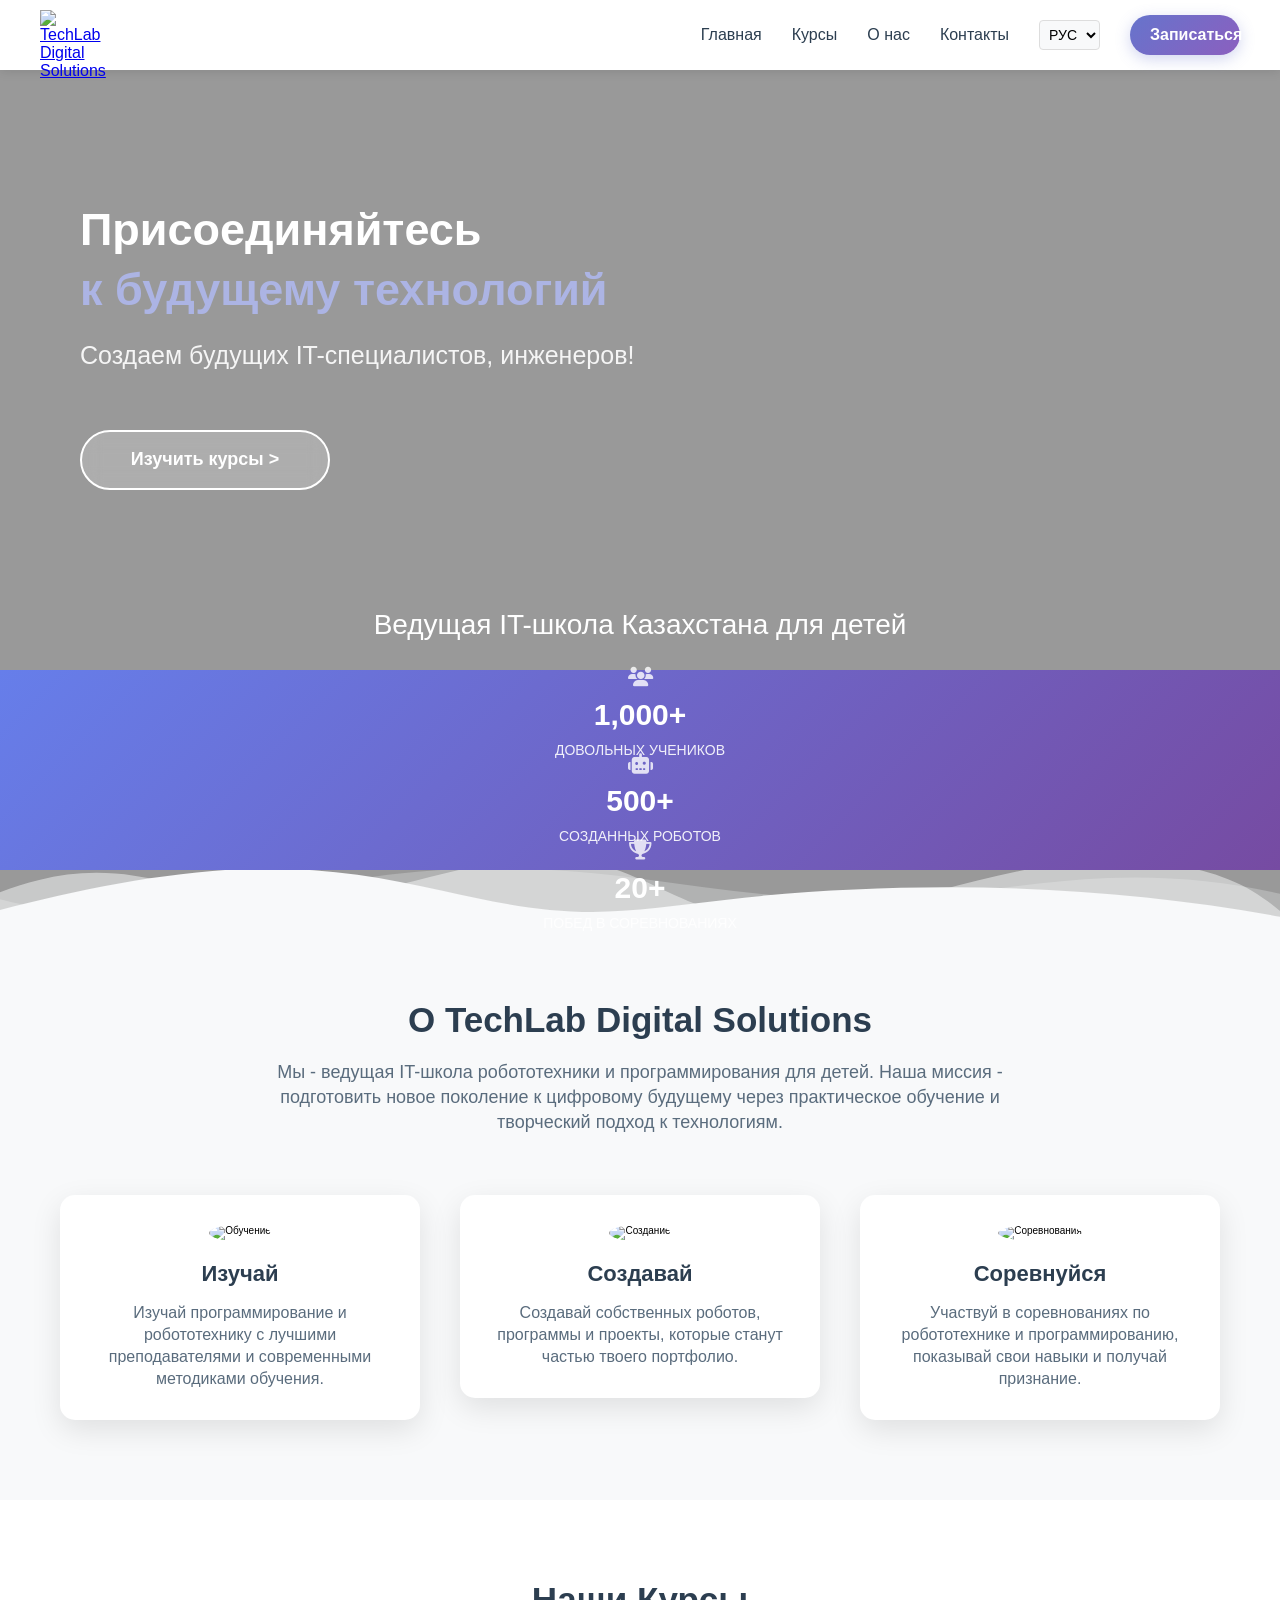
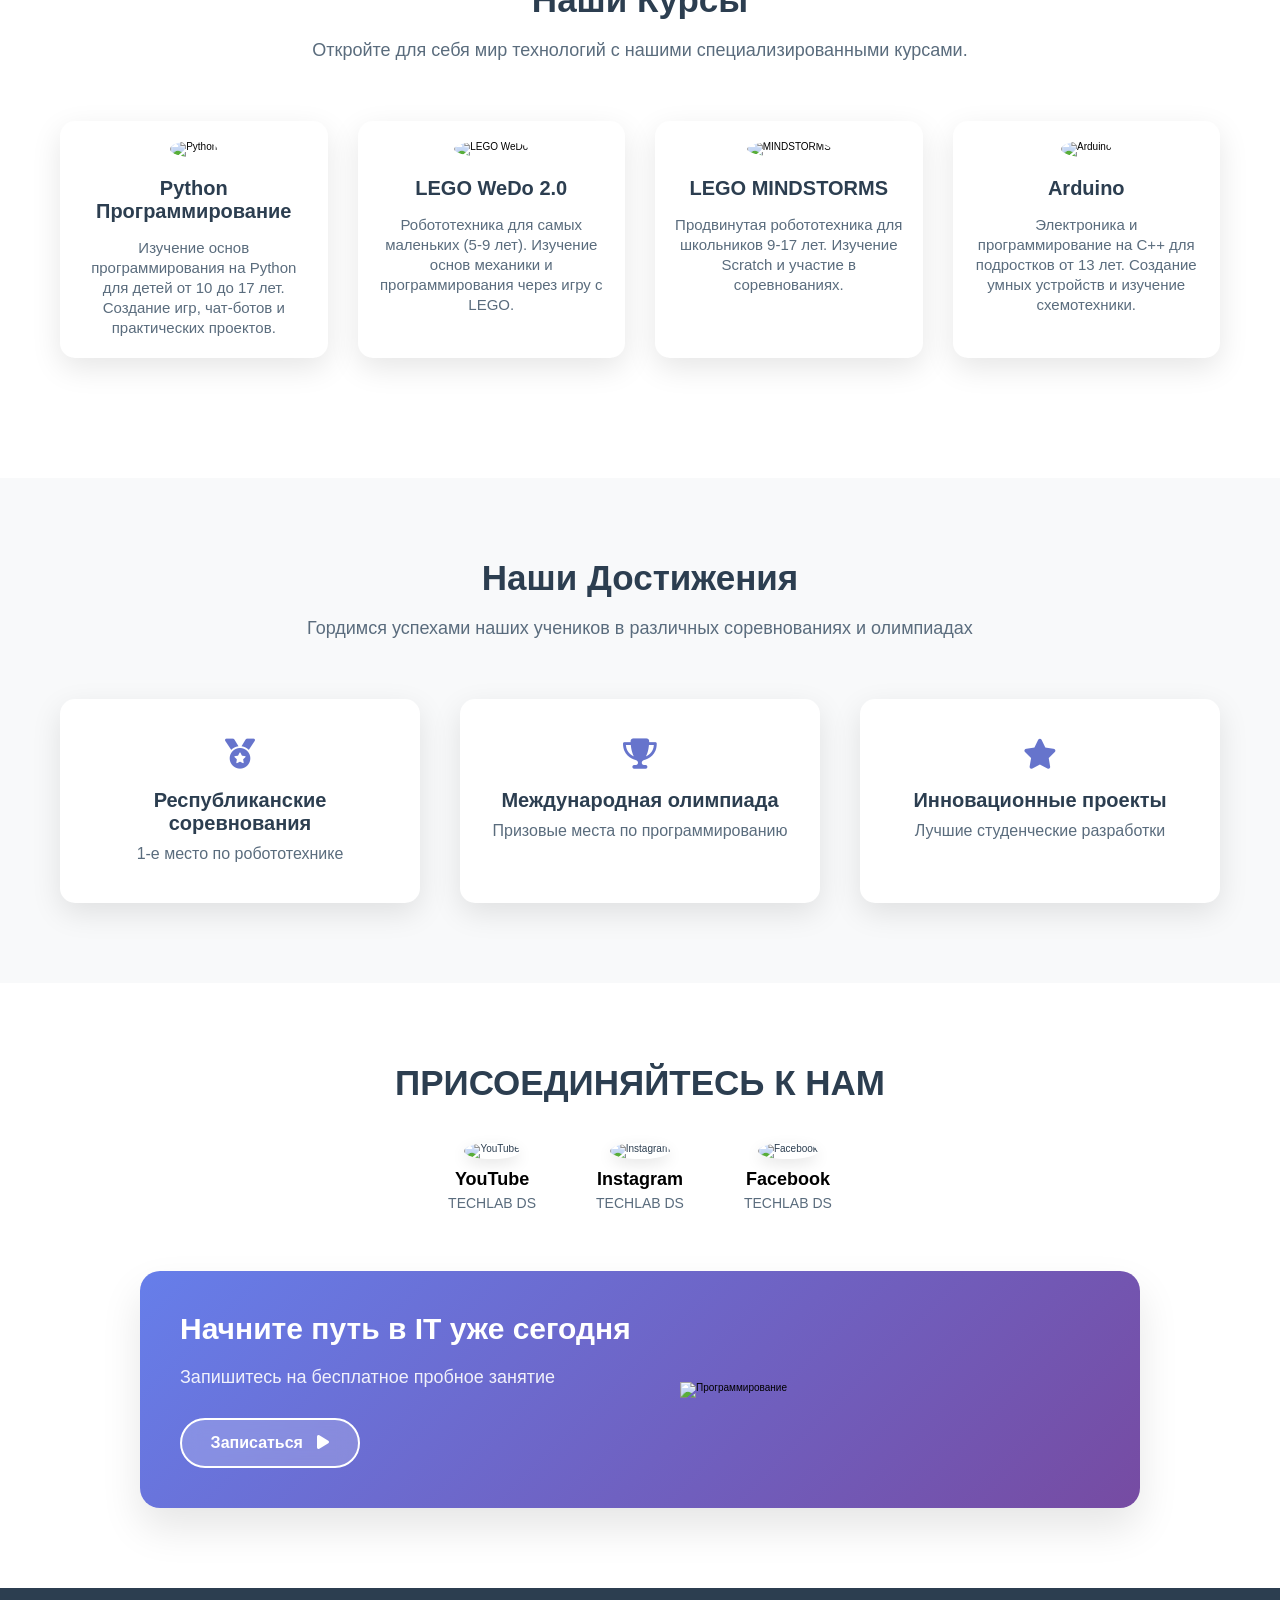
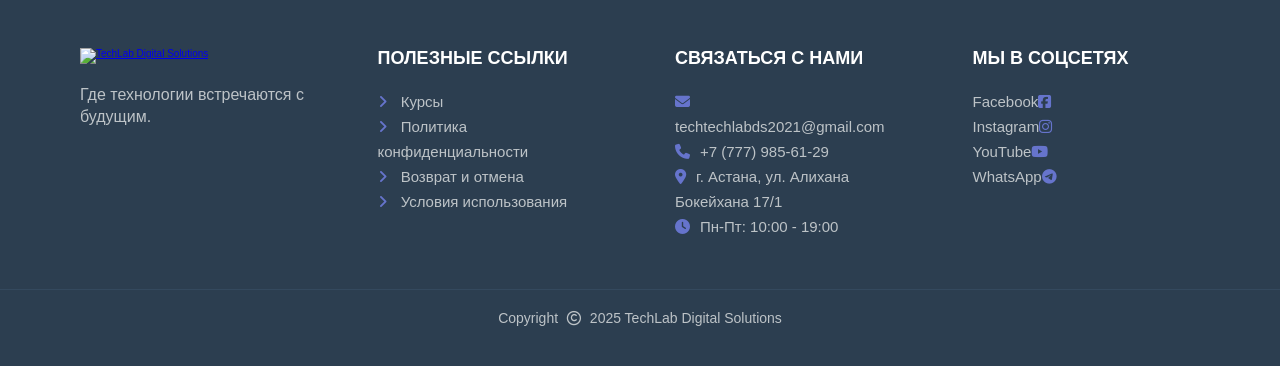
==== public/index.html @ 78cba02a "first commit" ====
<!DOCTYPE html>
<html lang="ru">
	<head>
		<meta charset="UTF-8">
		<meta name="viewport" content="width=device-width, initial-scale=1.0">
		<title>TechLab Digital Solutions - IT-школа робототехники и программирования</title>
		<link rel="stylesheet" href="https://cdnjs.cloudflare.com/ajax/libs/font-awesome/6.5.2/css/all.min.css" integrity="sha512-SnH5WK+bZxgPHs44uWIX+LLJAJ9/2PkPKZ5QiAj6Ta86w+fsb2TkcmfRyVX3pBnMFcV7oQPJkl9QevSCWr3W6A==" crossorigin="anonymous" referrerpolicy="no-referrer" />
		<link rel="icon" href="/images/techlab-favicon.png" type="image/icon type">
		<link rel="stylesheet" href="style.css">
	</head>
	<header>
		<div class="nav-bar">
			<div id="nav-logo">
				<div id="logo">
					<a href="index.html">
					<img src="/images/techlab-logo.jpg" alt="TechLab Digital Solutions"></a>
				</div>
			</div>
			<div class="nav-rem">
			<div id="nav-home"><a href="index.html" data-translate="nav-home">Главная</a></div>
			<div id="nav-courses"><a href="courses.html" data-translate="nav-courses">Курсы</a>

					<div class="courses-dropdown">
						<ul>
							<li><a href="#python-course">Python программирование</a></li>
							<li><a href="#robotics-wedo">Робототехника LEGO WeDo 2.0</a></li>
							<li><a href="#robotics-mindstorms">Робототехника MINDSTORMS</a></li>
							<li><a href="#robotics-arduino">Робототехника Arduino</a></li>
						</ul>
					</div>
				</div>
				<div id="nav-about"><a href="about.html">О нас</a></div>
				<div id="nav-blog"><a href="contactus.html">Контакты</a></div>
				<div class="language-switcher">
					<select id="language-select">
						<option value="ru">РУС</option>
						<option value="kz">ҚАЗ</option>
					</select>
				</div>
				<div id="nav-login"><button><a href="signup.html">Записаться</a></button></div>
			</div>
		</div>
	</header>
	<body>
	<main>
		<div class="section-hero">
			<div class="hero-coder"></div>
			<div class="section-hero-content">
			<strong>
			<span data-translate="hero-title">Присоединяйтесь</span>
			<br>
			<span style="color: rgb(172, 180, 228);" data-translate="hero-subtitle">к будущему технологий</span>
			</strong>
			<div class="section-hero-course" data-translate="hero-course">Создаем будущих IT-специалистов, инженеров!</div>
			<button><a href="courses.html" data-translate="hero-button">Изучить курсы ></a></button>
			</div>
			<div class="custom-shape-divider-bottom-1715438893">
				<svg data-name="Layer 1" xmlns="http://www.w3.org/2000/svg" viewBox="0 0 1200 120" preserveAspectRatio="none">
				<path d="M0,0V46.29c47.79,22.2,103.59,32.17,158,28,70.36-5.37,136.33-33.31,206.8-37.5C438.64,32.43,512.34,53.67,583,72.05c69.27,18,138.3,24.88,209.4,13.08,36.15-6,69.85-17.84,104.45-29.34C989.49,25,1113-14.29,1200,52.47V0Z" opacity=".25" class="shape-fill"></path>
				<path d="M0,0V15.81C13,36.92,27.64,56.86,47.69,72.05,99.41,111.27,165,111,224.58,91.58c31.15-10.15,60.09-26.07,89.67-39.8,40.92-19,84.73-46,130.83-49.67,36.26-2.85,70.9,9.42,98.6,31.56,31.77,25.39,62.32,62,103.63,73,40.44,10.79,81.35-6.69,119.13-24.28s75.16-39,116.92-43.05c59.73-5.85,113.28,22.88,168.9,38.84,30.2,8.66,59,6.17,87.09-7.5,22.43-10.89,48-26.93,60.65-49.24V0Z" opacity=".5" class="shape-fill"></path>
				<path d="M0,0V5.63C149.93,59,314.09,71.32,475.83,42.57c43-7.64,84.23-20.12,127.61-26.46,59-8.63,112.48,12.24,165.56,35.4C827.93,77.22,886,95.24,951.2,90c86.53-7,172.46-45.71,248.8-84.81V0Z" class="shape-fill"></path>
				</svg>
		</div>
		<div class="section-code">
		<div class="section-most"><h3 data-translate="stats-title">Ведущая IT-школа Казахстана для детей</h3></div>
			<div class="section-learners">
				<div class="learners-adjust">
					<div class="section-learners-icon1"><i class="fa-solid fa-users fa-2xl"></i></div>
					<div class="section-learners-number1">1,000+</div>
				</div>
			<div class="section-learners-text1" data-translate="stats-students">ДОВОЛЬНЫХ УЧЕНИКОВ</div>		<div class="section-data">
				</div>
				<div class="section-learners">
					<div class="learners-adjust">
						<div class="section-learners-icon1"><i class="fa-solid fa-robot fa-2xl"></i></div>
						<div class="section-learners-number1">500+</div>
					</div>
					<div class="section-learners-text1" data-translate="stats-robots">СОЗДАННЫХ РОБОТОВ</div>
					</div>
					<div class="section-learners">
						<div class="learners-adjust">
							<div class="section-learners-icon1"><i class="fa-solid fa-trophy fa-2xl"></i></div>
							<div class="section-learners-number1">20+</div>
						</div>
						<div class="section-learners-text1" data-translate="stats-wins">ПОБЕД В СОРЕВНОВАНИЯХ</div>
					</div>
				</div>
			</div>
		</main>

	<div class="section-container">
		<div class="section-about">
		<h2 class="about-study" data-translate="about-title">О TechLab Digital Solutions</h2>
			<p class="about-guide" data-translate="about-text">Мы - ведущая IT-школа робототехники и программирования для детей. Наша миссия - подготовить новое поколение к цифровому будущему через практическое обучение и творческий подход к технологиям.</p>
		</div>
		<div class="all-research">
			<div class="section-research1">
				<img src="/images/195482566_843075059952063_7525954117309449105_n.jpg" alt="Обучение">
				<h3 data-translate="about-learn">Изучай</h3>
				<p data-translate="about-learn-text">Изучай программирование и робототехнику с лучшими преподавателями и современными методиками обучения.</p>
			</div>
			<div class="section-research2">
				<img src="https://scontent.ftse4-1.fna.fbcdn.net/v/t39.30808-6/466979164_18137476324366234_9108852059947576599_n.jpg?_nc_cat=107&ccb=1-7&_nc_sid=127cfc&_nc_ohc=JusA-xmdJ1EQ7kNvwHqj6O3&_nc_oc=Adk-RKl5Uel4KnfvSDvy8v9tQoctZSE6DITxi5ZBJBKMudqtcjgrpn6h7fXwgkDMjtg&_nc_zt=23&_nc_ht=scontent.ftse4-1.fna&_nc_gid=oQ_uQo6RIFVkmdvdVH2Leg&oh=00_AfMNFAF0mPgv1fVhxKlW6DqQy_xCYKBJ-gpTeZjRAEyIjg&oe=685816F4" alt="Создание">
				<h3 data-translate="about-create">Создавай</h3>
				<p data-translate="about-create-text">Создавай собственных роботов, программы и проекты, которые станут частью твоего портфолио.</p>
			</div>
			<div class="section-research3">
				<img src="https://scontent.ftse4-1.fna.fbcdn.net/v/t51.75761-15/484150645_18149815582366234_1259703433917613911_n.jpg?_nc_cat=111&ccb=1-7&_nc_sid=127cfc&_nc_ohc=S9PxYf2WiZEQ7kNvwH0uRH9&_nc_oc=Adk1LLz5TdjlXFLD8gtW6bcBhmsmcgk1TYiRzeLnO5K3E6WOwU2D5lNiR7eOIlMPVVU&_nc_zt=23&_nc_ht=scontent.ftse4-1.fna&_nc_gid=TDg-7aOMCPDLrLejm5YLww&oh=00_AfOAmIkeIKBnTvFaRvtcl4AOzfrMPuKOclQ04PgIZwdhkg&oe=68581D7D" alt="Соревнования">
				<h3 data-translate="about-compete">Соревнуйся</h3>
				<p data-translate="about-compete-text">Участвуй в соревнованиях по робототехнике и программированию, показывай свои навыки и получай признание.</p>
			</div>
		</div>
	</div>

	<div class="explore-courses-section">
		<div class="explore-courses">
			<h3 data-translate="courses-title">Наши Курсы</h3>
			<div class="explore-courses-text" data-translate="courses-subtitle">Откройте для себя мир технологий с нашими специализированными курсами.</div>
		</div>
		<div class="list-courses">
			<div class="row-1">
				<div class="development">
					<img src="https://it-blog.ru/wp-content/uploads/2020/05/python1.jpg" alt="Python">
					<h4>Python Программирование</h4>
					<p>Изучение основ программирования на Python для детей от 10 до 17 лет. Создание игр, чат-ботов и практических проектов.</p>
				</div>
				<div class="development">
					<img src="https://avatars.mds.yandex.net/i?id=99aa18b2c59abf159959c4a6ffdeb6d5_l-5238116-images-thumbs&n=13" alt="LEGO WeDo">
					<h4>LEGO WeDo 2.0</h4>
					<p>Робототехника для самых маленьких (5-9 лет). Изучение основ механики и программирования через игру с LEGO.</p>
				</div>
				<div class="development">
					<img src="https://avatars.mds.yandex.net/i?id=af06d01e48401921e996a1ba7293cb4a_l-5087276-images-thumbs&n=13" alt="MINDSTORMS">
					<h4>LEGO MINDSTORMS</h4>
					<p>Продвинутая робототехника для школьников 9-17 лет. Изучение Scratch и участие в соревнованиях.</p>
				</div>
				<div class="development">
					<img src="https://avatars.mds.yandex.net/i?id=b50f45e97bbbe3aa17dc125dcec823b52b83b113-9837529-images-thumbs&n=13" alt="Arduino">
					<h4>Arduino</h4>
					<p>Электроника и программирование на C++ для подростков от 13 лет. Создание умных устройств и изучение схемотехники.</p>
				</div>
			</div>
		</div>
	</div>

	<div class="achievements-section">
		<div class="achievements-title">
			<h3>Наши Достижения</h3>
			<p>Гордимся успехами наших учеников в различных соревнованиях и олимпиадах</p>
		</div>
		<div class="achievements-grid">
			<div class="achievement-item">
				<i class="fa-solid fa-medal fa-3x"></i>
				<h4>Республиканские соревнования</h4>
				<p>1-е место по робототехнике</p>
			</div>
			<div class="achievement-item">
				<i class="fa-solid fa-trophy fa-3x"></i>
				<h4>Международная олимпиада</h4>
				<p>Призовые места по программированию</p>
			</div>
			<div class="achievement-item">
				<i class="fa-solid fa-star fa-3x"></i>
				<h4>Инновационные проекты</h4>
				<p>Лучшие студенческие разработки</p>
			</div>
		</div>
	</div>

	<div class="join-us">
		<h1>ПРИСОЕДИНЯЙТЕСЬ К НАМ</h1>
		<div class="connect">
			<div class="youtube">
				<a href="#" target="_blank">
				<img src="https://avatars.mds.yandex.net/i?id=3ba21fd492ceac9192fb64027eeb3aa225ff118f-5221421-images-thumbs&n=13" alt="YouTube"></a>
				<p>YouTube</p>
				<span>TECHLAB DS</span>
			</div>
			<div class="instagram">
				<a href="#" target="_blank">
				<img src="https://avatars.mds.yandex.net/i?id=de160c0e90510f12e04e1af1efa6b1116e196cab-5335451-images-thumbs&n=13" alt="Instagram"></a>
				<p>Instagram</p>
				<span>TECHLAB DS</span>
			</div>
			<div class="twitter">
				<a href="#" target="_blank">
				<img src="https://murchashka.ru/wp-content/uploads/2022/02/kisspng-facebook-computer-icons-blog-youtube-williams-wood-car-parts-5ac98df76b4186.5418361715231585194393.jpg" alt="Facebook"></a>
				<p>Facebook</p>
				<span>TECHLAB DS</span>
			</div>
		</div>
		<div class="add-box">
			<div class="box-text">
				<h4>Начните путь в IT уже сегодня</h4>
				<p>Запишитесь на бесплатное пробное занятие</p>
				<button><a href="signup.html">Записаться <i class="fa-solid fa-play"></i></a></button>
			</div>
			<div class="box-code">
				<img src="https://images.pexels.com/photos/8471821/pexels-photo-8471821.jpeg?auto=compress&cs=tinysrgb&w=600" alt="Программирование">
			</div>
		</div>
	</div>
</body>
<footer>
	<div class="contact-section-privacy">
		<div class="section-first">
			<a href='index.html'>
			<img src="/images/techlab-logo.jpg" alt="TechLab Digital Solutions"></a>
			<p>Где технологии встречаются с будущим.</p>
		</div>
		<div class="section-second">
			<h3>ПОЛЕЗНЫЕ ССЫЛКИ</h3>
			<p><i class="fa-solid fa-angle-right"></i><a href='courses.html'> Курсы</a><br>
			<i class="fa-solid fa-angle-right"></i><a href='privacy.html'> Политика конфиденциальности</a><br>
			<i class="fa-solid fa-angle-right"></i><a href='refund.html'> Возврат и отмена</a><br>
			<i class="fa-solid fa-angle-right"></i><a href='term.html'> Условия использования</a></p>
		</div>
		<div class="section-third">
			<h3>СВЯЗАТЬСЯ С НАМИ</h3>
			<p><i class="fa-solid fa-envelope"></i>techtechlabds2021@gmail.com<br>
			<i class="fa-solid fa-phone"></i>+7 (777) 985-61-29<br>
			<i class="fa-solid fa-location-dot"></i>г. Астана, ул. Алихана Бокейхана 17/1<br>
			<i class="fa-solid fa-clock"></i>Пн-Пт: 10:00 - 19:00</p>
		</div>
		<div class="section-fourth">
			<h3>МЫ В СОЦСЕТЯХ</h3>
			<p><a href="#" target="_blank">Facebook<i class="fa-brands fa-square-facebook"></i></a><br>
			<a href="#" target="_blank">Instagram<i class="fa-brands fa-instagram"></i></a><br>
			<a href="#" target="_blank">YouTube<i class="fa-brands fa-youtube"></i></a><br>
			<a href="#" target="_blank">WhatsApp<i class="fa-brands fa-telegram"></i></a></p>
		</div>
	</div>
	<div class="copyright">
		Copyright <i class="fa-regular fa-copyright"></i> 2025 TechLab Digital Solutions
	</div>
</footer>
<script src="language-switcher.js"></script>
</html>
---- public/style.css ----
*{
	margin: 0;
	padding: 0;
	font-family: 'Segoe UI', Tahoma, Geneva, Verdana, sans-serif;
	box-sizing: border-box;
}
html {
	font-size: 62.5%
}
body {
	overflow-x: hidden;
}
header {
	position: sticky;
	top: 0;
	z-index: 1000;
}
.nav-bar {
	height: 7rem;
	width: 100%;
	background-color: #ffffff;
	font-size: 1.6rem;
	color: #2c3e50;
	display: flex;
	justify-content: space-between;
	align-items: center;
	box-shadow: 0 2px 10px rgba(0,0,0,0.1);
	padding: 0 2rem;
}
#nav-logo {
	height: 0rem;
	width: 2rem;
	background-size: cover;
	margin-left: 2rem;
	margin-top: -5rem; /* поднимаем вверх */
}

.nav-bar a img{
	height: 6rem;      /* было 5rem — сделай больше */
	width: auto;    
	object-fit: contain;
}
.courses-dropdown{
	display: none;
	position: absolute;
	top: 100%;
	left: 0;
	background-color: #ffffff;
	box-shadow: 0 4px 15px rgba(0,0,0,0.1);
	border-radius: 8px;
	min-width: 200px;
	z-index: 1001;
}
.courses-dropdown ul {
	list-style: none;
	padding: 1rem 0;
}
.courses-dropdown ul li{
	padding: 1rem 1.5rem;
	border-bottom: 1px solid #f0f0f0;
}
.courses-dropdown ul li:last-child {
	border-bottom: none;
}
.courses-dropdown ul li a {
	color: #2c3e50;
	text-decoration: none;
	font-size: 1.4rem;
	transition: color 0.3s ease;
}
.courses-dropdown ul li a:hover {
	color: #6674CC;
}
#nav-courses:hover .courses-dropdown{
	display: block;
}
.nav-rem {
	height: 4.5rem;
	width: auto;
	display: flex;
	justify-content: space-evenly;
	align-items: center;
	font-size: 1.6rem;
	font-weight: 500;
	gap: 3rem;
	margin-right: 2rem;
}
.nav-rem a{
	text-decoration: none;
	color: #2c3e50;
	transition: color 0.3s ease;
}
.nav-rem a:hover {
	color: #6674CC;
}
.language-switcher select {
	padding: 0.5rem;
	border: 1px solid #ddd;
	border-radius: 4px;
	background-color: #f8f9fa;
	font-size: 1.4rem;
	cursor: pointer;
}
#nav-login button {
	height: 4rem;
	width: 11rem;
	background: linear-gradient(135deg, #6674CC, #8B5FBF);
	border: none;
	border-radius: 2rem;
	font-size: 1.6rem;
	font-weight: 600;
	padding: 0.6rem 2rem;
	cursor: pointer;
	transition: all 0.3s ease;
	box-shadow: 0 4px 15px rgba(102, 116, 204, 0.3);
}
#nav-login button:hover {
	transform: translateY(-2px);
	box-shadow: 0 6px 20px rgba(102, 116, 204, 0.4);
}
#nav-login a{
	text-decoration: none;
	color: white;
}

/* Hero Section */
.section-hero {
  background: linear-gradient(
      rgba(0, 0, 0, 0.4),
      rgba(0, 0, 0, 0.4)
    ),
    url("https://scontent.ftse4-1.fna.fbcdn.net/v/t39.30808-6/467160173_18137476306366234_8532521873597864173_n.jpg?_nc_cat=101&ccb=1-7&_nc_sid=127cfc&_nc_ohc=cUfCyP5AnoEQ7kNvwGoYsl5&_nc_oc=AdkLsNp8PciYtg0OPgkkWg9nl5-TY0pwAekbEVj-fOdvVWULRN9WxKwywpFs8X6XJCk&_nc_zt=23&_nc_ht=scontent.ftse4-1.fna&_nc_gid=fihmtII2ZlIQMqj6tJULPA&oh=00_AfMbTJkeBBg862C8mEXKaVWnqaaRDfyX1VmTNUyQ4vTgZQ&oe=685803C2");
  background-size: cover;
  background-position: center;
  color: white;
  padding: 5rem 0 5rem; /* верх, право/лево, НИЗ */
  text-align: left;
  position: relative;
}


.section-hero-content {
	height: 60rem;
	width: 60%;
	font-size: 4.5rem;
	padding: 8rem 0 0 8rem;
	line-height: 6rem;
	color: white;
	z-index: 2;
}
.section-hero-course {
	height: 5rem;
	width: 100%;
	font-weight: 300;
	font-size: 2.5rem;
	margin: 2rem 0 3rem;
	line-height: 1.2;
	opacity: 0.9;
}
.section-hero-content button {
	height: 6rem;
	width: 25rem;
	background: rgba(255,255,255,0.2);
	border: 2px solid white;
	border-radius: 3rem;
	font-size: 1.8rem;
	font-weight: 600;
	padding: 1.5rem 2.7rem;
	cursor: pointer;
	transition: all 0.3s ease;
	backdrop-filter: blur(10px);
}
.section-hero-content button:hover {
	background: white;
	transform: translateY(-2px);
}
.section-hero-content button:hover a {
	color: #6674CC;
}
.section-hero-content a{
	text-decoration: none;
	color: white;
}

/* Wave divider */
.custom-shape-divider-bottom-1715438893 {
	position: absolute;
	bottom: 0;
	left: 0;
	width: 100%;
	overflow: hidden;
	line-height: 0;
	transform: rotate(180deg);
}
.custom-shape-divider-bottom-1715438893 svg {
	position: relative;
	display: block;
	width: calc(102% + .13rem);
	height: 6.8rem;
}
.custom-shape-divider-bottom-1715438893 .shape-fill {
	fill: #F8F9FA;
}

/* Stats Section */
main {
	position: relative;
}
.section-code {
  height: 20rem;
  width: 100%;
  background: linear-gradient(135deg, #667eea 0%, #764ba2 100%);
  display: flex;
  flex-direction: column;
  justify-content: center;
  align-items: center;
  margin-top: -5rem; /* <-- поднимаем */
  z-index: 1;
  position: relative;
}
.section-code h3 {
	font-size: 2.8rem;
	font-weight: 300;
	color: white;
	text-align: center;
	margin-bottom: 3rem;
}
.section-data {
	display: flex;
	justify-content: center;
	align-items: center;
	gap: 8rem;
	color: white;
}
.section-learners {
	text-align: center;
}
.section-learners-number1 {
	font-size: 3rem;
	font-weight: 700;
	margin: 1rem 0;
}
.section-learners-text1 {
	font-size: 1.4rem;
	font-weight: 500;
	opacity: 0.9;
}
.section-learners i{
	color: rgba(255,255,255,0.8);
	margin-bottom: 1rem;
}
.learners-adjust {
	display: flex;
	flex-direction: column;
	align-items: center;
}

/* About Section */
.section-container {
	height: auto;
	width: 100%;
	background-color: #F8F9FA;
	padding: 8rem 0;
}
.about-study {
	font-size: 3.5rem;
	font-weight: 700;
	text-align: center;
	color: #2c3e50;
	margin-bottom: 2rem;
}
.about-guide {
	max-width: 80rem;
	margin: 0 auto;
	padding: 0 2rem;
	line-height: 2.5rem;
	font-size: 1.8rem;
	text-align: center;
	color: #5a6c7d;
	margin-bottom: 6rem;
}
.all-research {
	display: flex;
	justify-content: center;
	align-items: flex-start;
	gap: 4rem;
	max-width: 120rem;
	margin: 0 auto;
	padding: 0 2rem;
}
.section-research1, .section-research2, .section-research3 {
	flex: 1;
	text-align: center;
	background: white;
	padding: 3rem 2rem;
	border-radius: 15px;
	box-shadow: 0 10px 30px rgba(0,0,0,0.1);
	transition: transform 0.3s ease;
}
.section-research1:hover, .section-research2:hover, .section-research3:hover {
	transform: translateY(-5px);
}
.section-research1 img, .section-research2 img, .section-research3 img {
	height: 12rem;
	width: 12rem;
	border-radius: 50%;
	object-fit: cover;
	margin-bottom: 2rem;
}
.section-research1 h3, .section-research2 h3, .section-research3 h3 {
	font-size: 2.2rem;
	color: #2c3e50;
	margin-bottom: 1.5rem;
}
.section-research1 p, .section-research2 p, .section-research3 p {
	font-size: 1.6rem;
	line-height: 2.2rem;
	color: #5a6c7d;
}

/* Courses Section */
.explore-courses-section {
	padding: 8rem 0;
	background: white;
}
.explore-courses {
	text-align: center;
	margin-bottom: 6rem;
}
.explore-courses h3{
	font-size: 3.5rem;
	font-weight: 700;
	color: #2c3e50;
	margin-bottom: 2rem;
}
.explore-courses-text {
	font-size: 1.8rem;
	color: #5a6c7d;
}
.list-courses {
	max-width: 120rem;
	margin: 0 auto;
	padding: 0 2rem;
}
.row-1 {
	display: grid;
	grid-template-columns: repeat(auto-fit, minmax(25rem, 1fr));
	gap: 3rem;
	margin-bottom: 4rem;
}
.development {
	background: white;
	border-radius: 15px;
	padding: 2rem;
	box-shadow: 0 10px 30px rgba(0,0,0,0.1);
	transition: all 0.3s ease;
	text-align: center;
}
.development:hover {
	transform: translateY(-5px);
	box-shadow: 0 15px 40px rgba(0,0,0,0.15);
}
.development img {
	height: 12rem;
	width: 12rem;
	border-radius: 50%;
	object-fit: cover;
	margin-bottom: 2rem;
}
.development h4 {
	font-size: 2rem;
	color: #2c3e50;
	margin-bottom: 1.5rem;
}
.development p {
	font-size: 1.5rem;
	line-height: 2rem;
	color: #5a6c7d;
}

/* Achievements Section */
.achievements-section {
	padding: 8rem 0;
	background: #F8F9FA;
}
.achievements-title {
	text-align: center;
	margin-bottom: 6rem;
}
.achievements-title h3 {
	font-size: 3.5rem;
	font-weight: 700;
	color: #2c3e50;
	margin-bottom: 2rem;
}
.achievements-title p {
	font-size: 1.8rem;
	color: #5a6c7d;
}
.achievements-grid {
	display: grid;
	grid-template-columns: repeat(auto-fit, minmax(30rem, 1fr));
	gap: 4rem;
	max-width: 120rem;
	margin: 0 auto;
	padding: 0 2rem;
}
.achievement-item {
	background: white;
	padding: 4rem 2rem;
	border-radius: 15px;
	text-align: center;
	box-shadow: 0 10px 30px rgba(0,0,0,0.1);
	transition: transform 0.3s ease;
}
.achievement-item:hover {
	transform: translateY(-5px);
}
.achievement-item i {
	color: #6674CC;
	margin-bottom: 2rem;
}
.achievement-item h4 {
	font-size: 2rem;
	color: #2c3e50;
	margin-bottom: 1rem;
}
.achievement-item p {
	font-size: 1.6rem;
	color: #5a6c7d;
}

/* Join Us Section */
.join-us {
	padding: 8rem 0;
	background: white;
}
.join-us h1{
	font-size: 3.5rem;
	font-weight: 700;
	text-align: center;
	color: #2c3e50;
	margin-bottom: 4rem;
}
.connect {
	display: flex;
	justify-content: center;
	align-items: center;
	gap: 6rem;
	margin-bottom: 6rem;
}
.youtube, .instagram, .twitter {
	text-align: center;
	transition: transform 0.3s ease;
}
.youtube:hover, .instagram:hover, .twitter:hover {
	transform: translateY(-5px);
}
.youtube a, .instagram a, .twitter a{
	text-decoration: none;
	color: #2c3e50;
}
.youtube img, .instagram img, .twitter img{
	height: 8rem;
	width: 8rem;
	border-radius: 50%;
	object-fit: cover;
	margin-bottom: 1rem;
	box-shadow: 0 5px 15px rgba(0,0,0,0.1);
}
.youtube p, .instagram p, .twitter p {
	font-size: 1.8rem;
	font-weight: 600;
	margin-bottom: 0.5rem;
}
.youtube span, .instagram span, .twitter span {
	font-size: 1.4rem;
	color: #5a6c7d;
}

/* CTA Box */
.add-box {
	max-width: 100rem;
	margin: 0 auto;
	background: linear-gradient(135deg, #667eea 0%, #764ba2 100%);
	border-radius: 20px;
	display: flex;
	align-items: center;
	overflow: hidden;
	box-shadow: 0 20px 40px rgba(0,0,0,0.1);
}
.box-text {
	flex: 1;
	padding: 4rem;
	color: white;
}
.box-text h4{
	font-size: 3rem;
	font-weight: 700;
	margin-bottom: 2rem;
	line-height: 1.2;
}
.box-text p{
	font-size: 1.8rem;
	margin-bottom: 3rem;
	opacity: 0.9;
}
.box-text button {
	height: 5rem;
	width: 18rem;
	background: rgba(255,255,255,0.2);
	border: 2px solid white;
	border-radius: 2.5rem;
	font-size: 1.6rem;
	font-weight: 600;
	cursor: pointer;
	transition: all 0.3s ease;
	backdrop-filter: blur(10px);
}
.box-text button:hover {
	background: white;
	transform: translateY(-2px);
}
.box-text button:hover a {
	color: #6674CC;
}
.box-text a{
	text-decoration: none;
	color: white;
}
.box-text button i{
	margin-left: 1rem;
}
.box-code {
	flex: 1;
}
.box-code img{
	height: 100%;
	width: 100%;
	object-fit: cover;
}

/* Footer */
footer {
	background: #2c3e50;
	color: white;
	padding: 4rem 0 2rem;
}
.contact-section, .contact-section-courses, .contact-section-privacy, .contact-section-refund, .contact-section-term, .contact-section-signup {
	display: grid;
	grid-template-columns: repeat(auto-fit, minmax(25rem, 1fr));
	gap: 3rem;
	max-width: 120rem;
	margin: 0 auto;
	padding: 0 2rem;
}
.section-first, .section-second, .section-third, .section-fourth {
	padding: 2rem;
}
.section-first img{
	height: 8rem;
	width: auto;
	object-fit: contain;
	margin-bottom: 2rem;
}
.section-first p{
	font-size: 1.6rem;
	color: #bdc3c7;
	line-height: 2.2rem;
}
.section-second h3, .section-third h3, .section-fourth h3{
	font-size: 1.8rem;
	margin-bottom: 2rem;
	color: white;
}
.section-second p, .section-third p, .section-fourth p{
	font-size: 1.5rem;
	color: #bdc3c7;
	line-height: 2.5rem;
}
.section-second a, .section-third a, .section-fourth a{
	text-decoration: none;
	color: #bdc3c7;
	transition: color 0.3s ease;
}
.section-second a:hover, .section-third a:hover, .section-fourth a:hover{
	color: #6674CC;
}
.section-second i, .section-third i, .section-fourth i{
	color: #6674CC;
	margin-right: 1rem;
}
.copyright {
	text-align: center;
	padding: 2rem;
	border-top: 1px solid #34495e;
	margin-top: 3rem;
	font-size: 1.4rem;
	color: #bdc3c7;
}
.copyright i{
	margin: 0 0.5rem;
}

/* Courses Page Styles */
.COURSES {
	padding: 6rem 0;
	background: #F8F9FA;
}
.COURSES h1{
	font-size: 4rem;
	font-weight: 700;
	text-align: center;
	color: #2c3e50;
	margin-bottom: 6rem;
}
.courses-grid {
	display: grid;
	grid-template-columns: repeat(auto-fit, minmax(45rem, 1fr));
	gap: 4rem;
	max-width: 140rem;
	margin: 0 auto;
	padding: 0 2rem;
}
.course-card {
	background: white;
	border-radius: 20px;
	overflow: hidden;
	box-shadow: 0 15px 35px rgba(0,0,0,0.1);
	transition: all 0.3s ease;
}
.course-card:hover {
	transform: translateY(-10px);
	box-shadow: 0 25px 50px rgba(0,0,0,0.15);
}
.course-card img {
	width: 100%;
	height: 25rem;
	object-fit: cover;
}
.course-content {
	padding: 3rem;
}
.course-content h3 {
	font-size: 2.5rem;
	color: #2c3e50;
	margin-bottom: 1.5rem;
}
.course-age, .course-duration {
	background: #6674CC;
	color: white;
	padding: 0.5rem 1.5rem;
	border-radius: 20px;
	font-size: 1.4rem;
	display: inline-block;
	margin: 0.5rem 1rem 0.5rem 0;
}
.course-format {
	margin: 2rem 0;
}
.course-format p {
	font-weight: 600;
	color: #2c3e50;
	margin-bottom: 1rem;
}
.course-format ul {
	list-style: none;
	padding-left: 0;
}
.course-format li {
	padding: 0.5rem 0;
	color: #5a6c7d;
	position: relative;
	padding-left: 2rem;
}
.course-format li:before {
	content: "✓";
	color: #6674CC;
	font-weight: bold;
	position: absolute;
	left: 0;
}
.course-modules {
	margin: 2rem 0;
}
.course-modules h4 {
	color: #2c3e50;
	margin-bottom: 1.5rem;
	font-size: 1.8rem;
}
.module {
	background: #F8F9FA;
	padding: 1.5rem;
	border-radius: 10px;
	margin-bottom: 1rem;
}
.module h5 {
	color: #6674CC;
	margin-bottom: 0.5rem;
}
.module p {
	color: #5a6c7d;
	font-size: 1.4rem;
}
.course-description {
	margin: 2rem 0;
}
.course-description p {
	color: #5a6c7d;
	line-height: 2rem;
}
.course-btn {
	width: 100%;
	height: 5rem;
	background: linear-gradient(135deg, #6674CC, #8B5FBF);
	border: none;
	border-radius: 25px;
	font-size: 1.6rem;
	font-weight: 600;
	cursor: pointer;
	transition: all 0.3s ease;
	margin-top: 2rem;
}
.course-btn:hover {
	transform: translateY(-2px);
	box-shadow: 0 10px 25px rgba(102, 116, 204, 0.3);
}
.course-btn a {
	text-decoration: none;
	color: white;
}

/* Additional Courses */
.additional-courses {
	margin-top: 8rem;
	padding: 6rem 2rem;
	background: white;
	border-radius: 20px;
	max-width: 120rem;
	margin-left: auto;
	margin-right: auto;
}
.additional-courses h2 {
	text-align: center;
	font-size: 3rem;
	color: #2c3e50;
	margin-bottom: 4rem;
}
.additional-grid {
	display: grid;
	grid-template-columns: repeat(auto-fit, minmax(25rem, 1fr));
	gap: 3rem;
}
.additional-course {
	text-align: center;
	padding: 3rem 2rem;
	background: #F8F9FA;
	border-radius: 15px;
	transition: transform 0.3s ease;
}
.additional-course:hover {
	transform: translateY(-5px);
}
.additional-course i {
	color: #6674CC;
	margin-bottom: 2rem;
}
.additional-course h4 {
	font-size: 2rem;
	color: #2c3e50;
	margin-bottom: 1rem;
}
.additional-course p {
	color: #5a6c7d;
	font-size: 1.5rem;
}

/* Contact Page Styles */
.contact-info-section {
	padding: 6rem 0;
	background: #F8F9FA;
	text-align: center;
}
.contact-info-section h1 {
	font-size: 4rem;
	color: #2c3e50;
	margin-bottom: 6rem;
}
.contact-details {
	display: grid;
	grid-template-columns: repeat(auto-fit, minmax(25rem, 1fr));
	gap: 4rem;
	max-width: 120rem;
	margin: 0 auto;
	padding: 0 2rem;
}
.contact-item {
	background: white;
	padding: 4rem 2rem;
	border-radius: 15px;
	box-shadow: 0 10px 30px rgba(0,0,0,0.1);
	transition: transform 0.3s ease;
}
.contact-item:hover {
	transform: translateY(-5px);
}
.contact-item i {
	color: #6674CC;
	margin-bottom: 2rem;
}
.contact-item h3 {
	font-size: 2rem;
	color: #2c3e50;
	margin-bottom: 1.5rem;
}
.contact-item p {
	font-size: 1.6rem;
	color: #5a6c7d;
	line-height: 2rem;
}

/* Map Section */
.map-section {
	padding: 6rem 0;
	background: white;
}
.map-section h2 {
	text-align: center;
	font-size: 3rem;
	color: #2c3e50;
	margin-bottom: 4rem;
}
.map-container {
	display: flex;
	justify-content: center;
	align-items: center;
	padding: 0 2rem;
}
.map-embed {
  width: 100%;
  max-width: 900px; 
  margin: 0 auto;
  border-radius: 15px;
  overflow: hidden;
  box-shadow: 0 2px 10px rgba(0,0,0,0.1);
}
.map-placeholder {
	background: #F8F9FA;
	padding: 6rem 2rem;
	border-radius: 15px;
	text-align: center;
	border: 2px dashed #6674CC;
}
.map-placeholder i {
	color: #6674CC;
	margin-bottom: 2rem;
}
.map-placeholder p {
	font-size: 1.8rem;
	color: #5a6c7d;
}
.directions {
	padding: 2rem;
}
.directions h3 {
	font-size: 2.5rem;
	color: #2c3e50;
	margin-bottom: 2rem;
}
.directions ul {
	list-style: none;
}
.directions li {
	padding: 1rem 0;
	border-bottom: 1px solid #eee;
	font-size: 1.6rem;
	color: #5a6c7d;
}
.directions li:last-child {
	border-bottom: none;
}
.directions strong {
	color: #2c3e50;
}

/* Join Us Connect */
.join-us-connect {
	padding: 6rem 0;
	background: #F8F9FA;
}
.join-us-connect h1{
	font-size: 3rem;
	text-align: center;
	color: #2c3e50;
	margin-bottom: 4rem;
}
.connect-contact {
	display: flex;
	justify-content: center;
	align-items: center;
	gap: 6rem;
	margin-top: 4rem;
}
.facebook, .telegram, .linkedin {
	text-align: center;
	transition: transform 0.3s ease;
}
.facebook:hover, .telegram:hover, .linkedin:hover {
	transform: translateY(-5px);
}
.facebook a, .telegram a, .linkedin a{
	text-decoration: none;
	color: #2c3e50;
}
.facebook img, .telegram img, .linkedin img{
	height: 8rem;
	width: 8rem;
	border-radius: 50%;
	object-fit: cover;
	margin-bottom: 1rem;
	box-shadow: 0 5px 15px rgba(0,0,0,0.1);
}
.facebook p, .telegram p, .linkedin p {
	font-size: 1.8rem;
	font-weight: 600;
	margin-bottom: 0.5rem;
}
.facebook span, .telegram span, .linkedin span {
	font-size: 1.4rem;
	color: #5a6c7d;
}

/* Signup Form Styles */
.signup-section{
	padding: 4rem 0;
	background: #F8F9FA;
	text-align: center;
}
.signup-text h1{
	font-size: 4rem;
	color: #2c3e50;
	margin-bottom: 2rem;
}
.signup-text p{
	font-size: 1.8rem;
	color: #5a6c7d;
}
form {
	max-width: 60rem;
	margin: 4rem auto;
	background: white;
	border-radius: 20px;
	box-shadow: 0 15px 35px rgba(0,0,0,0.1);
	overflow: hidden;
}
.container {
	padding: 4rem;
}
.container h1{
	font-size: 2.5rem;
	color: #2c3e50;
	text-align: center;
	margin-bottom: 3rem;
}
.container label {
	display: block;
	font-size: 1.6rem;
	font-weight: 600;
	color: #2c3e50;
	margin-bottom: 1rem;
}
.container input[type=text], 
.container input[type=email], 
.container input[type=tel], 
.container select,
.container textarea {
	width: 100%;
	padding: 1.5rem;
	margin-bottom: 2rem;
	border: 2px solid #e1e8ed;
	border-radius: 10px;
	font-size: 1.6rem;
	transition: border-color 0.3s ease;
	background: #f8f9fa;
}
.container input:focus, 
.container select:focus,
.container textarea:focus {
	outline: none;
	border-color: #6674CC;
	background: white;
}
.container select {
	cursor: pointer;
}
.container textarea {
	resize: vertical;
	min-height: 10rem;
}
.remember {
	font-size: 1.5rem;
	margin-left: 1rem;
}
.agree {
	font-size: 1.5rem;
	line-height: 2.5rem;
	color: #5a6c7d;
	display: block;
	margin: 2rem 0;
}
.agree a{
	color: #6674CC;
	text-decoration: none;
}
.agree a:hover{
	text-decoration: underline;
}
.container button {
	width: 100%;
	height: 6rem;
	background: linear-gradient(135deg, #6674CC, #8B5FBF);
	border: none;
	border-radius: 30px;
	font-size: 1.8rem;
	font-weight: 600;
	color: white;
	cursor: pointer;
	transition: all 0.3s ease;
	margin-top: 2rem;
}
.container button:hover {
	transform: translateY(-2px);
	box-shadow: 0 10px 25px rgba(102, 116, 204, 0.3);
}
hr {
	border: none;
	height: 2px;
	background: linear-gradient(90deg, transparent, #6674CC, transparent);
	margin: 2rem 0;
}

/* Trial Lesson Section */
.trial-lesson {
	max-width: 80rem;
	margin: 6rem auto;
	padding: 4rem;
	background: white;
	border-radius: 20px;
	box-shadow: 0 15px 35px rgba(0,0,0,0.1);
	text-align: center;
}
.trial-lesson h2 {
	font-size: 3rem;
	color: #2c3e50;
	margin-bottom: 2rem;
}
.trial-lesson p {
	font-size: 1.8rem;
	color: #5a6c7d;
	margin-bottom: 3rem;
}
.trial-benefits {
	display: grid;
	grid-template-columns: repeat(auto-fit, minmax(20rem, 1fr));
	gap: 2rem;
}
.benefit {
	display: flex;
	align-items: center;
	justify-content: center;
	gap: 1rem;
	padding: 1.5rem;
	background: #F8F9FA;
	border-radius: 10px;
}
.benefit i {
	color: #6674CC;
	font-size: 1.8rem;
}
.benefit span {
	font-size: 1.5rem;
	color: #2c3e50;
}

/* Privacy, Terms, Refund Pages */
.privacy-section, .term-section, .refund-section, .aboutus-section {
	max-width: 120rem;
	margin: 0 auto;
	padding: 6rem 2rem;
	background: white;
}
.privacy-policy h1 {
	font-size: 4rem;
	color: #2c3e50;
	text-align: center;
	margin-bottom: 4rem;
}
.term-section-1, .term-section-2, .privacy-section-1, .privacy-section-2 {
	margin-bottom: 4rem;
}
.term-section-1 h1, .term-section-2 h1, .privacy-section-2 h1 {
	font-size: 2.5rem;
	color: #2c3e50;
	margin-bottom: 2rem;
}
.term-section-1 p, .term-section-2 p, .privacy-section-1 p, .privacy-section-2 p {
	font-size: 1.6rem;
	line-height: 2.5rem;
	color: #5a6c7d;
	text-align: justify;
}
/* Refund Section */
.refund-section {
  max-width: 120rem;
  margin: 0 auto;
  padding: 6rem 2rem;
  background: white;
  border-radius: 12px;
  box-shadow: 0 5px 20px rgba(0,0,0,0.05);
}

.refund-section h1 {
  font-size: 3.6rem;
  color: #2c3e50;
  text-align: center;
  margin-bottom: 3rem;
  position: relative;
}

.refund-section p {
  font-size: 1.7rem;
  line-height: 2.8rem;
  color: #5a6c7d;
  text-align: center;
  max-width: 80rem;
  margin: 0 auto 5rem auto;
}

.refund-details {
  display: flex;
  flex-direction: column;
  gap: 4rem;
}

.refund-details h2 {
  font-size: 2.4rem;
  color: #6674CC;
  margin-bottom: 1.5rem;
  border-left: 5px solid #6674CC;
  padding-left: 1rem;
}

.refund-details ul,
.refund-details ol {
  font-size: 1.6rem;
  line-height: 2.6rem;
  color: #34495e;
  padding-left: 2rem;
  margin-left: 1rem;
}

.refund-details ul li,
.refund-details ol li {
  margin-bottom: 1rem;
  position: relative;
  padding-left: 1.5rem;
}

.refund-details ul li::before {
  content: "✔";
  color: #6674CC;
  position: absolute;
  left: 0;
  font-size: 1.3rem;
  top: 0.3rem;
}

.refund-details ol li::marker {
  font-weight: bold;
  color: #6674CC;
}

@media (max-width: 768px) {
  .refund-section h1 {
    font-size: 3rem;
  }

  .refund-details h2 {
    font-size: 2rem;
  }

  .refund-section p {
    font-size: 1.6rem;
    padding: 0 1rem;
  }
}

.term-text p {
	font-size: 1.4rem;
	font-weight: 600;
	text-align: center;
	color: #2c3e50;
	margin-top: 4rem;
	padding: 2rem;
	background: #F8F9FA;
	border-radius: 10px;
}

/* Responsive Design */
@media screen and (max-width: 768px) {
	html {
		font-size: 55%;
	}
	
	.nav-bar {
		flex-direction: column;
		height: auto;
		padding: 1rem;
	}
	
	.nav-rem {
		flex-wrap: wrap;
		gap: 1.5rem;
		margin: 1rem 0;
	}
	
	.section-hero {
		height: auto;
		flex-direction: column;
		text-align: center;
		padding: 4rem 2rem;
	}
	
	.hero-coder {
		position: static;
		transform: none;
		margin: 2rem 0;
		height: 30rem;
		width: 30rem;
	}
	
	.section-hero-content {
		width: 100%;
		padding: 2rem 0;
		font-size: 3rem;
		line-height: 4rem;
	}
	
	.section-data {
		flex-direction: column;
		gap: 3rem;
	}
	
	.all-research {
		flex-direction: column;
		gap: 3rem;
	}
	
	.connect, .connect-contact {
		flex-direction: column;
		gap: 3rem;
	}
	
	.add-box {
		flex-direction: column;
	}
	
	.map-container {
		grid-template-columns: 1fr;
	}
	
	.courses-grid {
		grid-template-columns: 1fr;
	}
	
	.contact-details {
		grid-template-columns: 1fr;
	}
}

@media screen and (max-width: 480px) {
	html {
		font-size: 50%;
	}
	
	.section-hero-content {
		font-size: 2.5rem;
		line-height: 3.5rem;
	}
	
	.about-study, .explore-courses h3, .achievements-title h3 {
		font-size: 2.5rem;
	}
	
	.COURSES h1, .contact-info-section h1, .privacy-policy h1 {
		font-size: 3rem;
	}
}
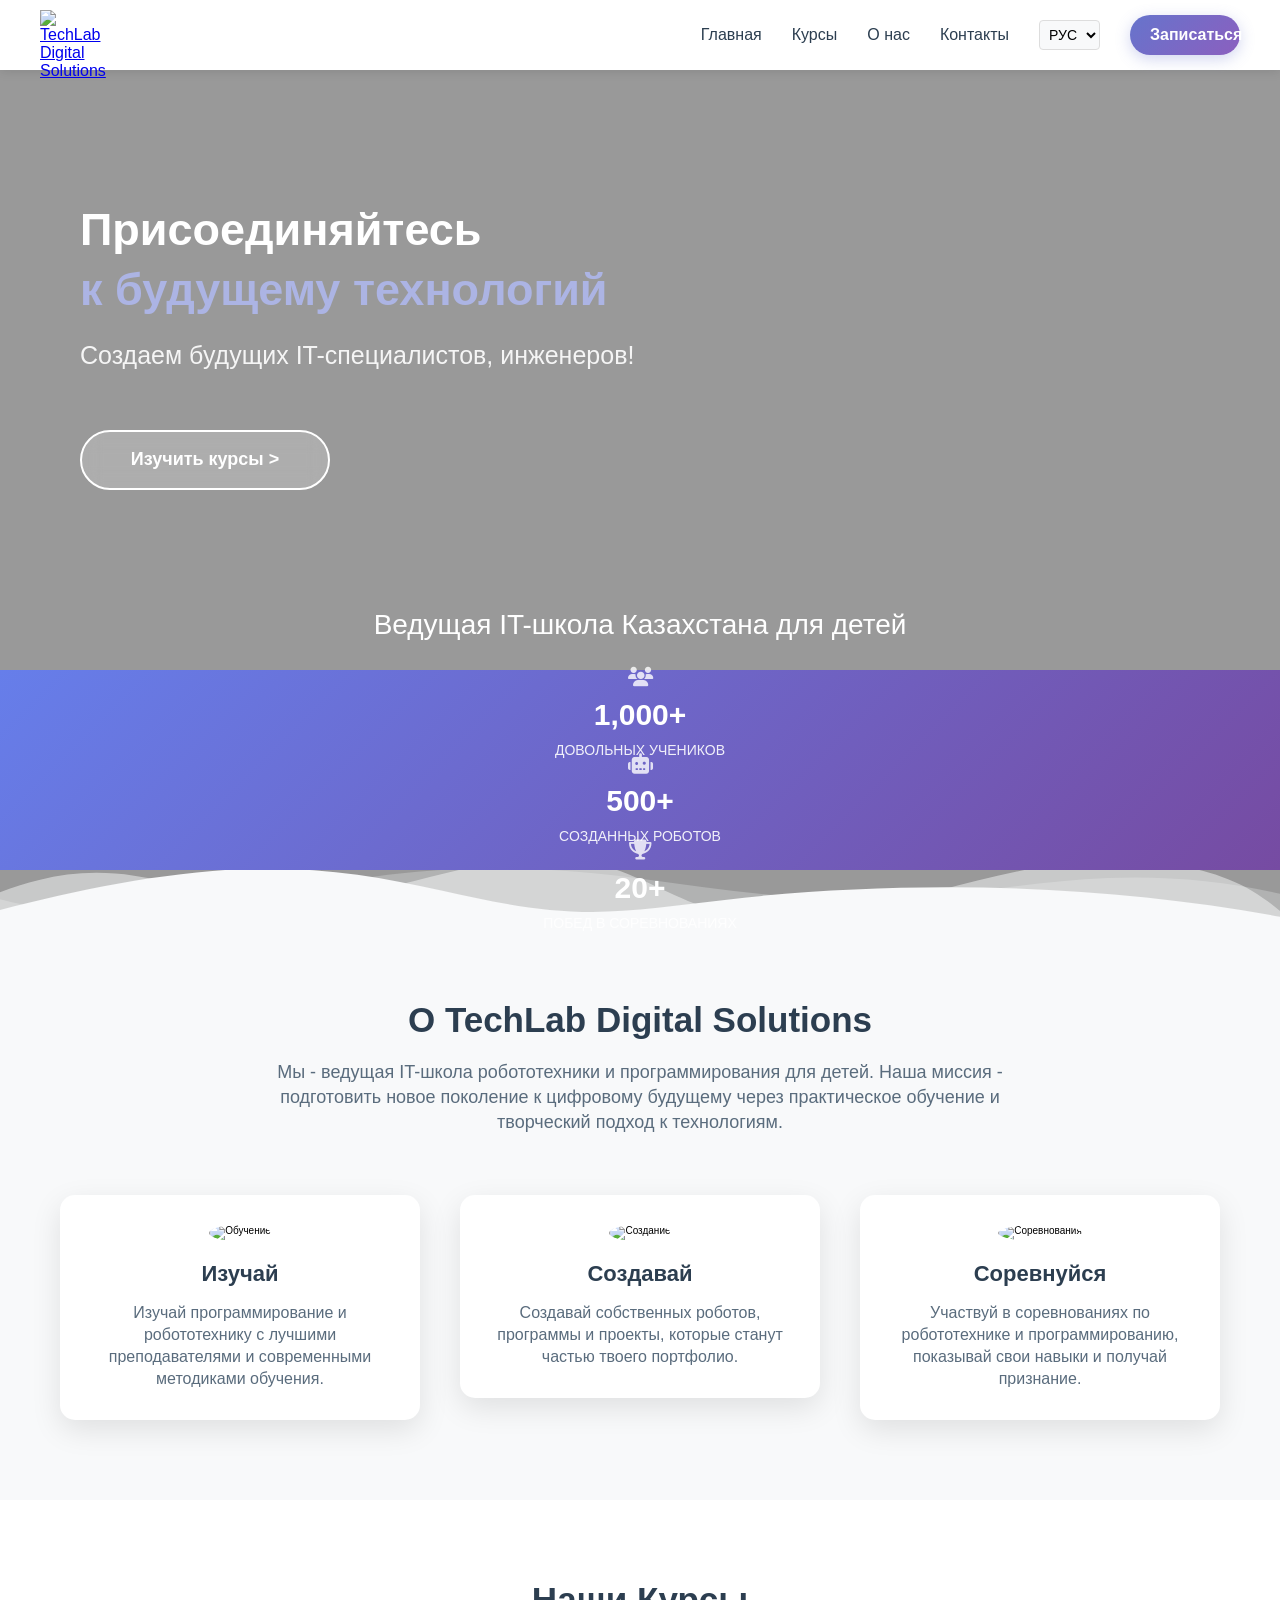
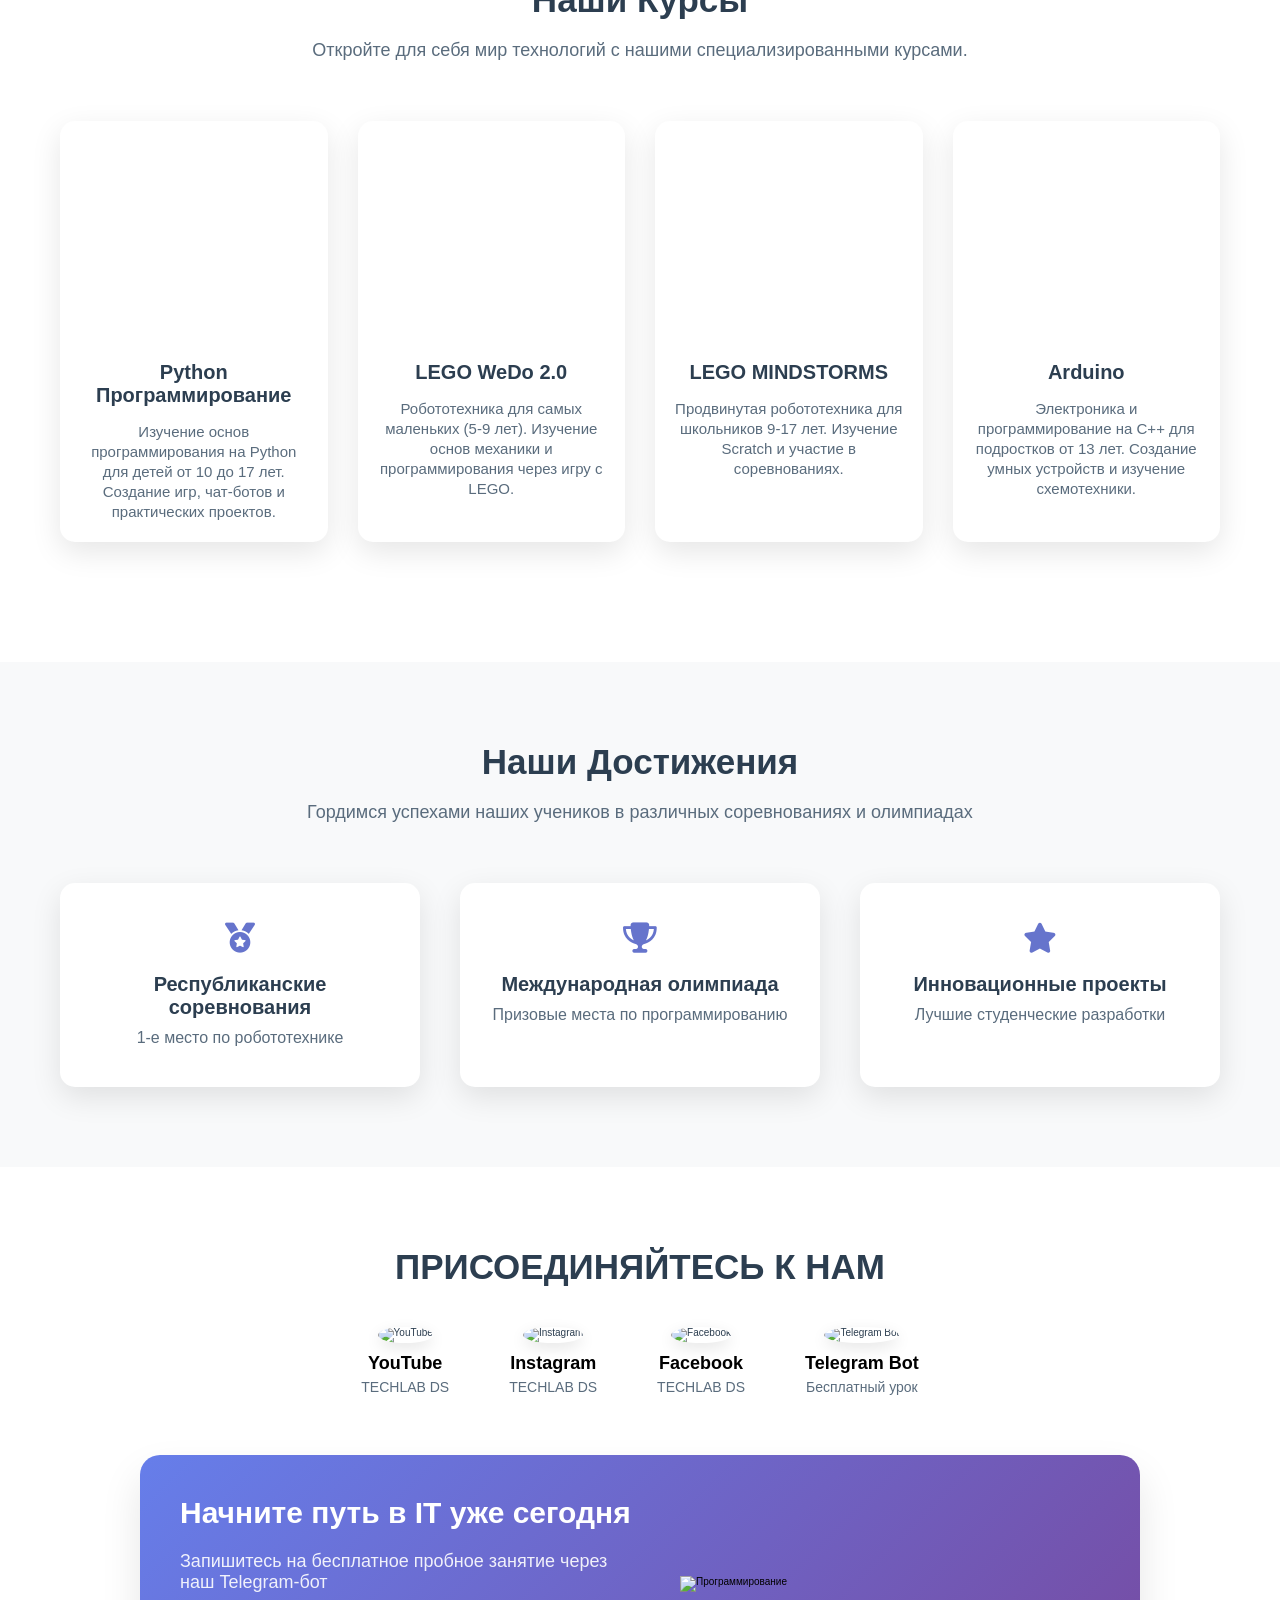
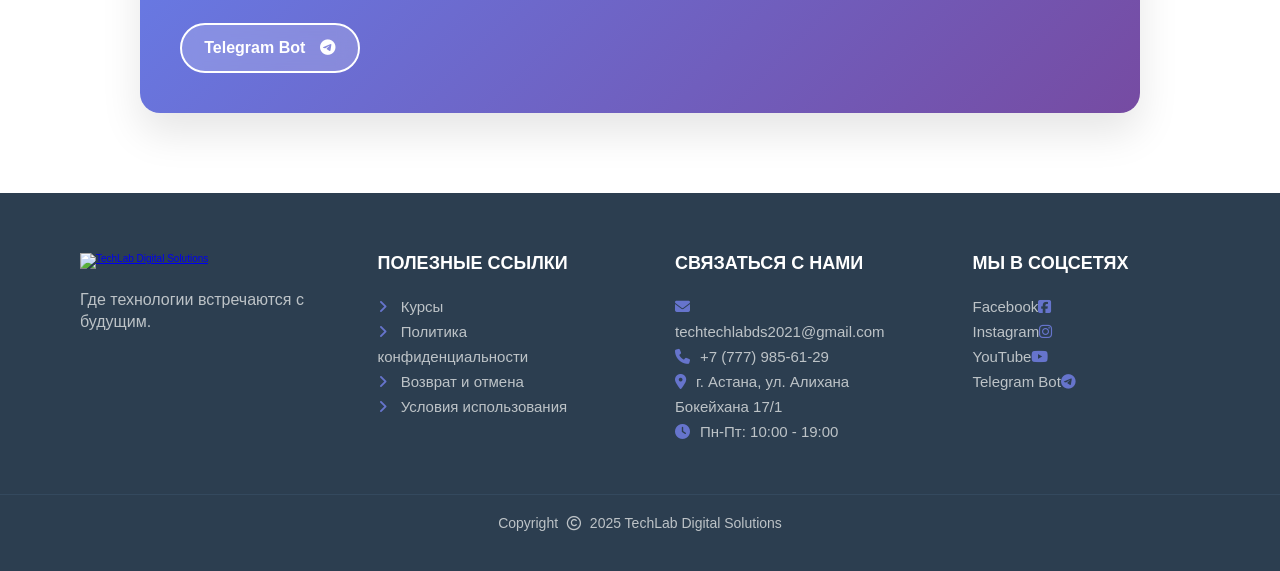
==== commit b291fca2: "Улучшения сайта TechLab Digital Solutions" ====
--- a/public/index.html
+++ b/public/index.html
@@ -3,17 +3,26 @@
 	<head>
 		<meta charset="UTF-8">
 		<meta name="viewport" content="width=device-width, initial-scale=1.0">
-		<title>TechLab Digital Solutions - IT-школа робототехники и программирования</title>
+		<title>TechLab Digital Solutions - IT-школа робототехники и программирования для детей в Астане</title>
+		<meta name="description" content="Ведущая IT-школа робототехники и программирования для детей 5-17 лет в Астане. Курсы Python, LEGO WeDo, MINDSTORMS, Arduino. Более 1000 довольных учеников. Запишитесь на бесплатный пробный урок!">
+		<meta name="keywords" content="робототехника для детей, программирование для детей, IT школа Астана, Python для детей, LEGO WeDo, MINDSTORMS, Arduino, курсы программирования">
+		<meta name="author" content="TechLab Digital Solutions">
+		<meta property="og:title" content="TechLab Digital Solutions - IT-школа для детей">
+		<meta property="og:description" content="Ведущая IT-школа робототехники и программирования для детей 5-17 лет в Астане">
+		<meta property="og:type" content="website">
+		<meta property="og:url" content="https://techlabds.kz">
+		<meta property="og:image" content="/images/techlab-logo.jpg">
 		<link rel="stylesheet" href="https://cdnjs.cloudflare.com/ajax/libs/font-awesome/6.5.2/css/all.min.css" integrity="sha512-SnH5WK+bZxgPHs44uWIX+LLJAJ9/2PkPKZ5QiAj6Ta86w+fsb2TkcmfRyVX3pBnMFcV7oQPJkl9QevSCWr3W6A==" crossorigin="anonymous" referrerpolicy="no-referrer" />
 		<link rel="icon" href="/images/techlab-favicon.png" type="image/icon type">
-		<link rel="stylesheet" href="style.css">
+		<link rel="stylesheet" href="style.min.css">
+		<link rel="preload" href="/images/techlab-logo.jpg" as="image">
 	</head>
 	<header>
 		<div class="nav-bar">
 			<div id="nav-logo">
 				<div id="logo">
 					<a href="index.html">
-					<img src="/images/techlab-logo.jpg" alt="TechLab Digital Solutions"></a>
+					<img src="/images/techlab-logo.jpg" alt="TechLab Digital Solutions" loading="lazy"></a>
 				</div>
 			</div>
 			<div class="nav-rem">
@@ -95,17 +104,17 @@
 		</div>
 		<div class="all-research">
 			<div class="section-research1">
-				<img src="/images/195482566_843075059952063_7525954117309449105_n.jpg" alt="Обучение">
+				<img src="/images/195482566_843075059952063_7525954117309449105_n.jpg" alt="Обучение" loading="lazy">
 				<h3 data-translate="about-learn">Изучай</h3>
 				<p data-translate="about-learn-text">Изучай программирование и робототехнику с лучшими преподавателями и современными методиками обучения.</p>
 			</div>
 			<div class="section-research2">
-				<img src="https://scontent.ftse4-1.fna.fbcdn.net/v/t39.30808-6/466979164_18137476324366234_9108852059947576599_n.jpg?_nc_cat=107&ccb=1-7&_nc_sid=127cfc&_nc_ohc=JusA-xmdJ1EQ7kNvwHqj6O3&_nc_oc=Adk-RKl5Uel4KnfvSDvy8v9tQoctZSE6DITxi5ZBJBKMudqtcjgrpn6h7fXwgkDMjtg&_nc_zt=23&_nc_ht=scontent.ftse4-1.fna&_nc_gid=oQ_uQo6RIFVkmdvdVH2Leg&oh=00_AfMNFAF0mPgv1fVhxKlW6DqQy_xCYKBJ-gpTeZjRAEyIjg&oe=685816F4" alt="Создание">
+				<img src="https://scontent.ftse4-1.fna.fbcdn.net/v/t39.30808-6/466979164_18137476324366234_9108852059947576599_n.jpg?_nc_cat=107&ccb=1-7&_nc_sid=127cfc&_nc_ohc=JusA-xmdJ1EQ7kNvwHqj6O3&_nc_oc=Adk-RKl5Uel4KnfvSDvy8v9tQoctZSE6DITxi5ZBJBKMudqtcjgrpn6h7fXwgkDMjtg&_nc_zt=23&_nc_ht=scontent.ftse4-1.fna&_nc_gid=oQ_uQo6RIFVkmdvdVH2Leg&oh=00_AfMNFAF0mPgv1fVhxKlW6DqQy_xCYKBJ-gpTeZjRAEyIjg&oe=685816F4" alt="Создание" loading="lazy">
 				<h3 data-translate="about-create">Создавай</h3>
 				<p data-translate="about-create-text">Создавай собственных роботов, программы и проекты, которые станут частью твоего портфолио.</p>
 			</div>
 			<div class="section-research3">
-				<img src="https://scontent.ftse4-1.fna.fbcdn.net/v/t51.75761-15/484150645_18149815582366234_1259703433917613911_n.jpg?_nc_cat=111&ccb=1-7&_nc_sid=127cfc&_nc_ohc=S9PxYf2WiZEQ7kNvwH0uRH9&_nc_oc=Adk1LLz5TdjlXFLD8gtW6bcBhmsmcgk1TYiRzeLnO5K3E6WOwU2D5lNiR7eOIlMPVVU&_nc_zt=23&_nc_ht=scontent.ftse4-1.fna&_nc_gid=TDg-7aOMCPDLrLejm5YLww&oh=00_AfOAmIkeIKBnTvFaRvtcl4AOzfrMPuKOclQ04PgIZwdhkg&oe=68581D7D" alt="Соревнования">
+				<img src="https://scontent.ftse4-1.fna.fbcdn.net/v/t51.75761-15/484150645_18149815582366234_1259703433917613911_n.jpg?_nc_cat=111&ccb=1-7&_nc_sid=127cfc&_nc_ohc=S9PxYf2WiZEQ7kNvwH0uRH9&_nc_oc=Adk1LLz5TdjlXFLD8gtW6bcBhmsmcgk1TYiRzeLnO5K3E6WOwU2D5lNiR7eOIlMPVVU&_nc_zt=23&_nc_ht=scontent.ftse4-1.fna&_nc_gid=TDg-7aOMCPDLrLejm5YLww&oh=00_AfOAmIkeIKBnTvFaRvtcl4AOzfrMPuKOclQ04PgIZwdhkg&oe=68581D7D" alt="Соревнования" loading="lazy">
 				<h3 data-translate="about-compete">Соревнуйся</h3>
 				<p data-translate="about-compete-text">Участвуй в соревнованиях по робототехнике и программированию, показывай свои навыки и получай признание.</p>
 			</div>
@@ -120,22 +129,58 @@
 		<div class="list-courses">
 			<div class="row-1">
 				<div class="development">
-					<img src="https://it-blog.ru/wp-content/uploads/2020/05/python1.jpg" alt="Python">
+					<div class="course-video-container">
+						<iframe 
+							src="https://www.youtube.com/embed/dQw4w9WgXcQ" 
+							title="Python Программирование - TechLab DS"
+							frameborder="0" 
+							allow="accelerometer; autoplay; clipboard-write; encrypted-media; gyroscope; picture-in-picture" 
+							allowfullscreen
+							loading="lazy">
+						</iframe>
+					</div>
 					<h4>Python Программирование</h4>
 					<p>Изучение основ программирования на Python для детей от 10 до 17 лет. Создание игр, чат-ботов и практических проектов.</p>
 				</div>
 				<div class="development">
-					<img src="https://avatars.mds.yandex.net/i?id=99aa18b2c59abf159959c4a6ffdeb6d5_l-5238116-images-thumbs&n=13" alt="LEGO WeDo">
+					<div class="course-video-container">
+						<iframe 
+							src="https://www.youtube.com/embed/dQw4w9WgXcQ" 
+							title="LEGO WeDo 2.0 - TechLab DS"
+							frameborder="0" 
+							allow="accelerometer; autoplay; clipboard-write; encrypted-media; gyroscope; picture-in-picture" 
+							allowfullscreen
+							loading="lazy">
+						</iframe>
+					</div>
 					<h4>LEGO WeDo 2.0</h4>
 					<p>Робототехника для самых маленьких (5-9 лет). Изучение основ механики и программирования через игру с LEGO.</p>
 				</div>
 				<div class="development">
-					<img src="https://avatars.mds.yandex.net/i?id=af06d01e48401921e996a1ba7293cb4a_l-5087276-images-thumbs&n=13" alt="MINDSTORMS">
+					<div class="course-video-container">
+						<iframe 
+							src="https://www.youtube.com/embed/dQw4w9WgXcQ" 
+							title="LEGO MINDSTORMS - TechLab DS"
+							frameborder="0" 
+							allow="accelerometer; autoplay; clipboard-write; encrypted-media; gyroscope; picture-in-picture" 
+							allowfullscreen
+							loading="lazy">
+						</iframe>
+					</div>
 					<h4>LEGO MINDSTORMS</h4>
 					<p>Продвинутая робототехника для школьников 9-17 лет. Изучение Scratch и участие в соревнованиях.</p>
 				</div>
 				<div class="development">
-					<img src="https://avatars.mds.yandex.net/i?id=b50f45e97bbbe3aa17dc125dcec823b52b83b113-9837529-images-thumbs&n=13" alt="Arduino">
+					<div class="course-video-container">
+						<iframe 
+							src="https://www.youtube.com/embed/dQw4w9WgXcQ" 
+							title="Arduino - TechLab DS"
+							frameborder="0" 
+							allow="accelerometer; autoplay; clipboard-write; encrypted-media; gyroscope; picture-in-picture" 
+							allowfullscreen
+							loading="lazy">
+						</iframe>
+					</div>
 					<h4>Arduino</h4>
 					<p>Электроника и программирование на C++ для подростков от 13 лет. Создание умных устройств и изучение схемотехники.</p>
 				</div>
@@ -172,31 +217,37 @@
 		<div class="connect">
 			<div class="youtube">
 				<a href="#" target="_blank">
-				<img src="https://avatars.mds.yandex.net/i?id=3ba21fd492ceac9192fb64027eeb3aa225ff118f-5221421-images-thumbs&n=13" alt="YouTube"></a>
+				<img src="https://avatars.mds.yandex.net/i?id=3ba21fd492ceac9192fb64027eeb3aa225ff118f-5221421-images-thumbs&n=13" alt="YouTube" loading="lazy"></a>
 				<p>YouTube</p>
 				<span>TECHLAB DS</span>
 			</div>
 			<div class="instagram">
 				<a href="#" target="_blank">
-				<img src="https://avatars.mds.yandex.net/i?id=de160c0e90510f12e04e1af1efa6b1116e196cab-5335451-images-thumbs&n=13" alt="Instagram"></a>
+				<img src="https://avatars.mds.yandex.net/i?id=de160c0e90510f12e04e1af1efa6b1116e196cab-5335451-images-thumbs&n=13" alt="Instagram" loading="lazy"></a>
 				<p>Instagram</p>
 				<span>TECHLAB DS</span>
 			</div>
 			<div class="twitter">
 				<a href="#" target="_blank">
-				<img src="https://murchashka.ru/wp-content/uploads/2022/02/kisspng-facebook-computer-icons-blog-youtube-williams-wood-car-parts-5ac98df76b4186.5418361715231585194393.jpg" alt="Facebook"></a>
+				<img src="https://murchashka.ru/wp-content/uploads/2022/02/kisspng-facebook-computer-icons-blog-youtube-williams-wood-car-parts-5ac98df76b4186.5418361715231585194393.jpg" alt="Facebook" loading="lazy"></a>
 				<p>Facebook</p>
 				<span>TECHLAB DS</span>
+			</div>
+			<div class="telegram-bot">
+				<a href="https://t.me/TechLabDS_bot" target="_blank">
+				<img src="https://avatars.mds.yandex.net/i?id=19aed6328ab8d4a3ebe43b25d24eff9d72762012-5905783-images-thumbs&n=13" alt="Telegram Bot" loading="lazy"></a>
+				<p>Telegram Bot</p>
+				<span>Бесплатный урок</span>
 			</div>
 		</div>
 		<div class="add-box">
 			<div class="box-text">
 				<h4>Начните путь в IT уже сегодня</h4>
-				<p>Запишитесь на бесплатное пробное занятие</p>
-				<button><a href="signup.html">Записаться <i class="fa-solid fa-play"></i></a></button>
+				<p>Запишитесь на бесплатное пробное занятие через наш Telegram-бот</p>
+				<button><a href="https://t.me/TechLabDS_bot" target="_blank">Telegram Bot <i class="fa-brands fa-telegram"></i></a></button>
 			</div>
 			<div class="box-code">
-				<img src="https://images.pexels.com/photos/8471821/pexels-photo-8471821.jpeg?auto=compress&cs=tinysrgb&w=600" alt="Программирование">
+				<img src="https://images.pexels.com/photos/8471821/pexels-photo-8471821.jpeg?auto=compress&cs=tinysrgb&w=600" alt="Программирование" loading="lazy">
 			</div>
 		</div>
 	</div>
@@ -205,7 +256,7 @@
 	<div class="contact-section-privacy">
 		<div class="section-first">
 			<a href='index.html'>
-			<img src="/images/techlab-logo.jpg" alt="TechLab Digital Solutions"></a>
+			<img src="/images/techlab-logo.jpg" alt="TechLab Digital Solutions" loading="lazy"></a>
 			<p>Где технологии встречаются с будущим.</p>
 		</div>
 		<div class="section-second">
@@ -227,12 +278,12 @@
 			<p><a href="#" target="_blank">Facebook<i class="fa-brands fa-square-facebook"></i></a><br>
 			<a href="#" target="_blank">Instagram<i class="fa-brands fa-instagram"></i></a><br>
 			<a href="#" target="_blank">YouTube<i class="fa-brands fa-youtube"></i></a><br>
-			<a href="#" target="_blank">WhatsApp<i class="fa-brands fa-telegram"></i></a></p>
+			<a href="https://t.me/TechLabDS_bot" target="_blank">Telegram Bot<i class="fa-brands fa-telegram"></i></a></p>
 		</div>
 	</div>
 	<div class="copyright">
 		Copyright <i class="fa-regular fa-copyright"></i> 2025 TechLab Digital Solutions
 	</div>
 </footer>
-<script src="language-switcher.js"></script>
+<script src="language-switcher.min.js"></script>
 </html>
--- a/public/style.min.css
+++ b/public/style.min.css
@@ -0,0 +1 @@
+*{margin:0;padding:0;font-family:'Segoe UI',Tahoma,Geneva,Verdana,sans-serif;box-sizing:border-box}html{font-size:62.5%}body{overflow-x:hidden}header{position:sticky;top:0;z-index:1000}.nav-bar{height:7rem;width:100%;background-color:#fff;font-size:1.6rem;color:#2c3e50;display:flex;justify-content:space-between;align-items:center;box-shadow:0 2px 10px rgba(0,0,0,.1);padding:0 2rem}#nav-logo{height:0;width:2rem;background-size:cover;margin-left:2rem;margin-top:-5rem}.nav-bar a img{height:6rem;width:auto;object-fit:contain}.courses-dropdown{display:none;position:absolute;top:100%;left:0;background-color:#fff;box-shadow:0 4px 15px rgba(0,0,0,.1);border-radius:8px;min-width:200px;z-index:1001}.courses-dropdown ul{list-style:none;padding:1rem 0}.courses-dropdown ul li{padding:1rem 1.5rem;border-bottom:1px solid #f0f0f0}.courses-dropdown ul li:last-child{border-bottom:none}.courses-dropdown ul li a{color:#2c3e50;text-decoration:none;font-size:1.4rem;transition:color .3s ease}.courses-dropdown ul li a:hover{color:#6674cc}#nav-courses:hover .courses-dropdown{display:block}.nav-rem{height:4.5rem;width:auto;display:flex;justify-content:space-evenly;align-items:center;font-size:1.6rem;font-weight:500;gap:3rem;margin-right:2rem}.nav-rem a{text-decoration:none;color:#2c3e50;transition:color .3s ease}.nav-rem a:hover{color:#6674cc}.language-switcher select{padding:.5rem;border:1px solid #ddd;border-radius:4px;background-color:#f8f9fa;font-size:1.4rem;cursor:pointer}#nav-login button{height:4rem;width:11rem;background:linear-gradient(135deg,#6674cc,#8b5fbf);border:none;border-radius:2rem;font-size:1.6rem;font-weight:600;padding:.6rem 2rem;cursor:pointer;transition:all .3s ease;box-shadow:0 4px 15px rgba(102,116,204,.3)}#nav-login button:hover{transform:translateY(-2px);box-shadow:0 6px 20px rgba(102,116,204,.4)}#nav-login a{text-decoration:none;color:#fff}.section-hero{background:linear-gradient(rgba(0,0,0,.4),rgba(0,0,0,.4)),url("https://scontent.ftse4-1.fna.fbcdn.net/v/t39.30808-6/467160173_18137476306366234_8532521873597864173_n.jpg?_nc_cat=101&ccb=1-7&_nc_sid=127cfc&_nc_ohc=cUfCyP5AnoEQ7kNvwGoYsl5&_nc_oc=AdkLsNp8PciYtg0OPgkkWg9nl5-TY0pwAekbEVj-fOdvVWULRN9WxKwywpFs8X6XJCk&_nc_zt=23&_nc_ht=scontent.ftse4-1.fna&_nc_gid=fihmtII2ZlIQMqj6tJULPA&oh=00_AfMbTJkeBBg862C8mEXKaVWnqaaRDfyX1VmTNUyQ4vTgZQ&oe=685803C2");background-size:cover;background-position:center;color:#fff;padding:5rem 0;text-align:left;position:relative}.section-hero-content{height:60rem;width:60%;font-size:4.5rem;padding:8rem 0 0 8rem;line-height:6rem;color:#fff;z-index:2}.section-hero-course{height:5rem;width:100%;font-weight:300;font-size:2.5rem;margin:2rem 0 3rem;line-height:1.2;opacity:.9}.section-hero-content button{height:6rem;width:25rem;background:rgba(255,255,255,.2);border:2px solid #fff;border-radius:3rem;font-size:1.8rem;font-weight:600;padding:1.5rem 2.7rem;cursor:pointer;transition:all .3s ease;backdrop-filter:blur(10px)}.section-hero-content button:hover{background:#fff;transform:translateY(-2px)}.section-hero-content button:hover a{color:#6674cc}.section-hero-content a{text-decoration:none;color:#fff}.custom-shape-divider-bottom-1715438893{position:absolute;bottom:0;left:0;width:100%;overflow:hidden;line-height:0;transform:rotate(180deg)}.custom-shape-divider-bottom-1715438893 svg{position:relative;display:block;width:calc(102% + .13rem);height:6.8rem}.custom-shape-divider-bottom-1715438893 .shape-fill{fill:#f8f9fa}main{position:relative}.section-code{height:20rem;width:100%;background:linear-gradient(135deg,#667eea 0%,#764ba2 100%);display:flex;flex-direction:column;justify-content:center;align-items:center;margin-top:-5rem;z-index:1;position:relative}.section-code h3{font-size:2.8rem;font-weight:300;color:#fff;text-align:center;margin-bottom:3rem}.section-data{display:flex;justify-content:center;align-items:center;gap:8rem;color:#fff}.section-learners{text-align:center}.section-learners-number1{font-size:3rem;font-weight:700;margin:1rem 0}.section-learners-text1{font-size:1.4rem;font-weight:500;opacity:.9}.section-learners i{color:rgba(255,255,255,.8);margin-bottom:1rem}.learners-adjust{display:flex;flex-direction:column;align-items:center}.section-container{height:auto;width:100%;background-color:#f8f9fa;padding:8rem 0}.about-study{font-size:3.5rem;font-weight:700;text-align:center;color:#2c3e50;margin-bottom:2rem}.about-guide{max-width:80rem;margin:0 auto;padding:0 2rem;line-height:2.5rem;font-size:1.8rem;text-align:center;color:#5a6c7d;margin-bottom:6rem}.all-research{display:flex;justify-content:center;align-items:flex-start;gap:4rem;max-width:120rem;margin:0 auto;padding:0 2rem}.section-research1,.section-research2,.section-research3{flex:1;text-align:center;background:#fff;padding:3rem 2rem;border-radius:15px;box-shadow:0 10px 30px rgba(0,0,0,.1);transition:transform .3s ease}.section-research1:hover,.section-research2:hover,.section-research3:hover{transform:translateY(-5px)}.section-research1 img,.section-research2 img,.section-research3 img{height:12rem;width:12rem;border-radius:50%;object-fit:cover;margin-bottom:2rem}.section-research1 h3,.section-research2 h3,.section-research3 h3{font-size:2.2rem;color:#2c3e50;margin-bottom:1.5rem}.section-research1 p,.section-research2 p,.section-research3 p{font-size:1.6rem;line-height:2.2rem;color:#5a6c7d}.explore-courses-section{padding:8rem 0;background:#fff}.explore-courses{text-align:center;margin-bottom:6rem}.explore-courses h3{font-size:3.5rem;font-weight:700;color:#2c3e50;margin-bottom:2rem}.explore-courses-text{font-size:1.8rem;color:#5a6c7d}.list-courses{max-width:120rem;margin:0 auto;padding:0 2rem}.row-1{display:grid;grid-template-columns:repeat(auto-fit,minmax(25rem,1fr));gap:3rem;margin-bottom:4rem}.development{background:#fff;border-radius:15px;padding:2rem;box-shadow:0 10px 30px rgba(0,0,0,.1);transition:all .3s ease;text-align:center}.development:hover{transform:translateY(-5px);box-shadow:0 15px 40px rgba(0,0,0,.15)}.development img{height:12rem;width:12rem;border-radius:50%;object-fit:cover;margin-bottom:2rem}.development h4{font-size:2rem;color:#2c3e50;margin-bottom:1.5rem}.development p{font-size:1.5rem;line-height:2rem;color:#5a6c7d}.course-video-container{position:relative;width:100%;height:200px;margin-bottom:2rem;border-radius:10px;overflow:hidden}.course-video-container iframe{width:100%;height:100%;border:none}.achievements-section{padding:8rem 0;background:#f8f9fa}.achievements-title{text-align:center;margin-bottom:6rem}.achievements-title h3{font-size:3.5rem;font-weight:700;color:#2c3e50;margin-bottom:2rem}.achievements-title p{font-size:1.8rem;color:#5a6c7d}.achievements-grid{display:grid;grid-template-columns:repeat(auto-fit,minmax(30rem,1fr));gap:4rem;max-width:120rem;margin:0 auto;padding:0 2rem}.achievement-item{background:#fff;padding:4rem 2rem;border-radius:15px;text-align:center;box-shadow:0 10px 30px rgba(0,0,0,.1);transition:transform .3s ease}.achievement-item:hover{transform:translateY(-5px)}.achievement-item i{color:#6674cc;margin-bottom:2rem}.achievement-item h4{font-size:2rem;color:#2c3e50;margin-bottom:1rem}.achievement-item p{font-size:1.6rem;color:#5a6c7d}.join-us{padding:8rem 0;background:#fff}.join-us h1{font-size:3.5rem;font-weight:700;text-align:center;color:#2c3e50;margin-bottom:4rem}.connect{display:flex;justify-content:center;align-items:center;gap:6rem;margin-bottom:6rem}.youtube,.instagram,.twitter,.telegram-bot{text-align:center;transition:transform .3s ease}.youtube:hover,.instagram:hover,.twitter:hover,.telegram-bot:hover{transform:translateY(-5px)}.youtube a,.instagram a,.twitter a,.telegram-bot a{text-decoration:none;color:#2c3e50}.youtube img,.instagram img,.twitter img,.telegram-bot img{height:8rem;width:8rem;border-radius:50%;object-fit:cover;margin-bottom:1rem;box-shadow:0 5px 15px rgba(0,0,0,.1)}.youtube p,.instagram p,.twitter p,.telegram-bot p{font-size:1.8rem;font-weight:600;margin-bottom:.5rem}.youtube span,.instagram span,.twitter span,.telegram-bot span{font-size:1.4rem;color:#5a6c7d}.add-box{max-width:100rem;margin:0 auto;background:linear-gradient(135deg,#667eea 0%,#764ba2 100%);border-radius:20px;display:flex;align-items:center;overflow:hidden;box-shadow:0 20px 40px rgba(0,0,0,.1)}.box-text{flex:1;padding:4rem;color:#fff}.box-text h4{font-size:3rem;font-weight:700;margin-bottom:2rem;line-height:1.2}.box-text p{font-size:1.8rem;margin-bottom:3rem;opacity:.9}.box-text button{height:5rem;width:18rem;background:rgba(255,255,255,.2);border:2px solid #fff;border-radius:2.5rem;font-size:1.6rem;font-weight:600;cursor:pointer;transition:all .3s ease;backdrop-filter:blur(10px)}.box-text button:hover{background:#fff;transform:translateY(-2px)}.box-text button:hover a{color:#6674cc}.box-text a{text-decoration:none;color:#fff}.box-text button i{margin-left:1rem}.box-code{flex:1}.box-code img{height:100%;width:100%;object-fit:cover}footer{background:#2c3e50;color:#fff;padding:4rem 0 2rem}.contact-section,.contact-section-courses,.contact-section-privacy,.contact-section-refund,.contact-section-term,.contact-section-signup{display:grid;grid-template-columns:repeat(auto-fit,minmax(25rem,1fr));gap:3rem;max-width:120rem;margin:0 auto;padding:0 2rem}.section-first,.section-second,.section-third,.section-fourth{padding:2rem}.section-first img{height:8rem;width:auto;object-fit:contain;margin-bottom:2rem}.section-first p{font-size:1.6rem;color:#bdc3c7;line-height:2.2rem}.section-second h3,.section-third h3,.section-fourth h3{font-size:1.8rem;margin-bottom:2rem;color:#fff}.section-second p,.section-third p,.section-fourth p{font-size:1.5rem;color:#bdc3c7;line-height:2.5rem}.section-second a,.section-third a,.section-fourth a{text-decoration:none;color:#bdc3c7;transition:color .3s ease}.section-second a:hover,.section-third a:hover,.section-fourth a:hover{color:#6674cc}.section-second i,.section-third i,.section-fourth i{color:#6674cc;margin-right:1rem}.copyright{text-align:center;padding:2rem;border-top:1px solid #34495e;margin-top:3rem;font-size:1.4rem;color:#bdc3c7}.copyright i{margin:0 .5rem}.COURSES{padding:6rem 0;background:#f8f9fa}.COURSES h1{font-size:4rem;font-weight:700;text-align:center;color:#2c3e50;margin-bottom:6rem}.courses-grid{display:grid;grid-template-columns:repeat(auto-fit,minmax(45rem,1fr));gap:4rem;max-width:140rem;margin:0 auto;padding:0 2rem}.course-card{background:#fff;border-radius:20px;overflow:hidden;box-shadow:0 15px 35px rgba(0,0,0,.1);transition:all .3s ease}.course-card:hover{transform:translateY(-10px);box-shadow:0 25px 50px rgba(0,0,0,.15)}.course-card img{width:100%;height:25rem;object-fit:cover}.course-content{padding:3rem}.course-content h3{font-size:2.5rem;color:#2c3e50;margin-bottom:1.5rem}.course-age,.course-duration{background:#6674cc;color:#fff;padding:.5rem 1.5rem;border-radius:20px;font-size:1.4rem;display:inline-block;margin:.5rem 1rem .5rem 0}.course-format{margin:2rem 0}.course-format p{font-weight:600;color:#2c3e50;margin-bottom:1rem}.course-format ul{list-style:none;padding-left:0}.course-format li{padding:.5rem 0;color:#5a6c7d;position:relative;padding-left:2rem}.course-format li:before{content:"✓";color:#6674cc;font-weight:bold;position:absolute;left:0}.course-modules{margin:2rem 0}.course-modules h4{color:#2c3e50;margin-bottom:1.5rem;font-size:1.8rem}.module{background:#f8f9fa;padding:1.5rem;border-radius:10px;margin-bottom:1rem}.module h5{color:#6674cc;margin-bottom:.5rem}.module p{color:#5a6c7d;font-size:1.4rem}.course-description{margin:2rem 0}.course-description p{color:#5a6c7d;line-height:2rem}.course-btn{width:100%;height:5rem;background:linear-gradient(135deg,#6674cc,#8b5fbf);border:none;border-radius:25px;font-size:1.6rem;font-weight:600;cursor:pointer;transition:all .3s ease;margin-top:2rem}.course-btn:hover{transform:translateY(-2px);box-shadow:0 10px 25px rgba(102,116,204,.3)}.course-btn a{text-decoration:none;color:#fff}.additional-courses{margin-top:8rem;padding:6rem 2rem;background:#fff;border-radius:20px;max-width:120rem;margin-left:auto;margin-right:auto}.additional-courses h2{text-align:center;font-size:3rem;color:#2c3e50;margin-bottom:4rem}.additional-grid{display:grid;grid-template-columns:repeat(auto-fit,minmax(25rem,1fr));gap:3rem}.additional-course{text-align:center;padding:3rem 2rem;background:#f8f9fa;border-radius:15px;transition:transform .3s ease}.additional-course:hover{transform:translateY(-5px)}.additional-course i{color:#6674cc;margin-bottom:2rem}.additional-course h4{font-size:2rem;color:#2c3e50;margin-bottom:1rem}.additional-course p{color:#5a6c7d;font-size:1.5rem}.telegram-cta{background:linear-gradient(135deg,#0088cc,#006699);color:#fff;padding:4rem 2rem;border-radius:20px;text-align:center;margin:4rem auto;max-width:80rem;box-shadow:0 10px 30px rgba(0,136,204,.3)}.telegram-cta h2{font-size:2.8rem;margin-bottom:1.5rem}.telegram-cta p{font-size:1.8rem;margin-bottom:3rem;opacity:.9}.telegram-btn{background:rgba(255,255,255,.2);border:2px solid #fff;border-radius:25px;padding:1.5rem 3rem;font-size:1.6rem;font-weight:600;cursor:pointer;transition:all .3s ease;backdrop-filter:blur(10px)}.telegram-btn:hover{background:#fff;transform:translateY(-2px)}.telegram-btn:hover a{color:#0088cc}.telegram-btn a{text-decoration:none;color:#fff}.telegram-btn i{margin-right:1rem}.contact-info-section{padding:6rem 0;background:#f8f9fa;text-align:center}.contact-info-section h1{font-size:4rem;color:#2c3e50;margin-bottom:6rem}.contact-details{display:grid;grid-template-columns:repeat(auto-fit,minmax(25rem,1fr));gap:4rem;max-width:120rem;margin:0 auto;padding:0 2rem}.contact-item{background:#fff;padding:4rem 2rem;border-radius:15px;box-shadow:0 10px 30px rgba(0,0,0,.1);transition:transform .3s ease}.contact-item:hover{transform:translateY(-5px)}.contact-item i{color:#6674cc;margin-bottom:2rem}.contact-item h3{font-size:2rem;color:#2c3e50;margin-bottom:1.5rem}.contact-item p{font-size:1.6rem;color:#5a6c7d;line-height:2rem}.map-section{padding:6rem 0;background:#fff}.map-section h2{text-align:center;font-size:3rem;color:#2c3e50;margin-bottom:4rem}.map-container{display:flex;justify-content:center;align-items:center;padding:0 2rem}.map-embed{width:100%;max-width:900px;margin:0 auto;border-radius:15px;overflow:hidden;box-shadow:0 2px 10px rgba(0,0,0,.1)}.map-placeholder{background:#f8f9fa;padding:6rem 2rem;border-radius:15px;text-align:center;border:2px dashed #6674cc}.map-placeholder i{color:#6674cc;margin-bottom:2rem}.map-placeholder p{font-size:1.8rem;color:#5a6c7d}.directions{padding:2rem}.directions h3{font-size:2.5rem;color:#2c3e50;margin-bottom:2rem}.directions ul{list-style:none}.directions li{padding:1rem 0;border-bottom:1px solid #eee;font-size:1.6rem;color:#5a6c7d}.directions li:last-child{border-bottom:none}.directions strong{color:#2c3e50}.join-us-connect{padding:6rem 0;background:#f8f9fa}.join-us-connect h1{font-size:3rem;text-align:center;color:#2c3e50;margin-bottom:4rem}.connect-contact{display:flex;justify-content:center;align-items:center;gap:6rem;margin-top:4rem}.facebook,.telegram,.linkedin{text-align:center;transition:transform .3s ease}.facebook:hover,.telegram:hover,.linkedin:hover{transform:translateY(-5px)}.facebook a,.telegram a,.linkedin a{text-decoration:none;color:#2c3e50}.facebook img,.telegram img,.linkedin img{height:8rem;width:8rem;border-radius:50%;object-fit:cover;margin-bottom:1rem;box-shadow:0 5px 15px rgba(0,0,0,.1)}.facebook p,.telegram p,.linkedin p{font-size:1.8rem;font-weight:600;margin-bottom:.5rem}.facebook span,.telegram span,.linkedin span{font-size:1.4rem;color:#5a6c7d}.signup-section{padding:4rem 0;background:#f8f9fa;text-align:center}.signup-text h1{font-size:4rem;color:#2c3e50;margin-bottom:2rem}.signup-text p{font-size:1.8rem;color:#5a6c7d}form{max-width:60rem;margin:4rem auto;background:#fff;border-radius:20px;box-shadow:0 15px 35px rgba(0,0,0,.1);overflow:hidden}.container{padding:4rem}.container h1{font-size:2.5rem;color:#2c3e50;text-align:center;margin-bottom:3rem}.container label{display:block;font-size:1.6rem;font-weight:600;color:#2c3e50;margin-bottom:1rem}.container input[type=text],.container input[type=email],.container input[type=tel],.container select,.container textarea{width:100%;padding:1.5rem;margin-bottom:2rem;border:2px solid #e1e8ed;border-radius:10px;font-size:1.6rem;transition:border-color .3s ease;background:#f8f9fa}.container input:focus,.container select:focus,.container textarea:focus{outline:none;border-color:#6674cc;background:#fff}.container select{cursor:pointer}.container textarea{resize:vertical;min-height:10rem}.remember{font-size:1.5rem;margin-left:1rem}.agree{font-size:1.5rem;line-height:2.5rem;color:#5a6c7d;display:block;margin:2rem 0}.agree a{color:#6674cc;text-decoration:none}.agree a:hover{text-decoration:underline}.container button{width:100%;height:6rem;background:linear-gradient(135deg,#6674cc,#8b5fbf);border:none;border-radius:30px;font-size:1.8rem;font-weight:600;color:#fff;cursor:pointer;transition:all .3s ease;margin-top:2rem}.container button:hover{transform:translateY(-2px);box-shadow:0 10px 25px rgba(102,116,204,.3)}hr{border:none;height:2px;background:linear-gradient(90deg,transparent,#6674cc,transparent);margin:2rem 0}.trial-lesson{max-width:80rem;margin:6rem auto;padding:4rem;background:#fff;border-radius:20px;box-shadow:0 15px 35px rgba(0,0,0,.1);text-align:center}.trial-lesson h2{font-size:3rem;color:#2c3e50;margin-bottom:2rem}.trial-lesson p{font-size:1.8rem;color:#5a6c7d;margin-bottom:3rem}.trial-benefits{display:grid;grid-template-columns:repeat(auto-fit,minmax(20rem,1fr));gap:2rem}.benefit{display:flex;align-items:center;justify-content:center;gap:1rem;padding:1.5rem;background:#f8f9fa;border-radius:10px}.benefit i{color:#6674cc;font-size:1.8rem}.benefit span{font-size:1.5rem;color:#2c3e50}.privacy-section,.term-section,.refund-section,.aboutus-section{max-width:120rem;margin:0 auto;padding:6rem 2rem;background:#fff}.privacy-policy h1{font-size:4rem;color:#2c3e50;text-align:center;margin-bottom:4rem}.term-section-1,.term-section-2,.privacy-section-1,.privacy-section-2{margin-bottom:4rem}.term-section-1 h1,.term-section-2 h1,.privacy-section-2 h1{font-size:2.5rem;color:#2c3e50;margin-bottom:2rem}.term-section-1 p,.term-section-2 p,.privacy-section-1 p,.privacy-section-2 p{font-size:1.6rem;line-height:2.5rem;color:#5a6c7d;text-align:justify}.refund-section{max-width:120rem;margin:0 auto;padding:6rem 2rem;background:#fff;border-radius:12px;box-shadow:0 5px 20px rgba(0,0,0,.05)}.refund-section h1{font-size:3.6rem;color:#2c3e50;text-align:center;margin-bottom:3rem;position:relative}.refund-section p{font-size:1.7rem;line-height:2.8rem;color:#5a6c7d;text-align:center;max-width:80rem;margin:0 auto 5rem auto}.refund-details{display:flex;flex-direction:column;gap:4rem}.refund-details h2{font-size:2.4rem;color:#6674cc;margin-bottom:1.5rem;border-left:5px solid #6674cc;padding-left:1rem}.refund-details ul,.refund-details ol{font-size:1.6rem;line-height:2.6rem;color:#34495e;padding-left:2rem;margin-left:1rem}.refund-details ul li,.refund-details ol li{margin-bottom:1rem;position:relative;padding-left:1.5rem}.refund-details ul li::before{content:"✔";color:#6674cc;position:absolute;left:0;font-size:1.3rem;top:.3rem}.refund-details ol li::marker{font-weight:bold;color:#6674cc}.term-text p{font-size:1.4rem;font-weight:600;text-align:center;color:#2c3e50;margin-top:4rem;padding:2rem;background:#f8f9fa;border-radius:10px}@media screen and (max-width:768px){html{font-size:55%}.nav-bar{flex-direction:column;height:auto;padding:1rem}.nav-rem{flex-wrap:wrap;gap:1.5rem;margin:1rem 0}.section-hero{height:auto;flex-direction:column;text-align:center;padding:4rem 2rem}.hero-coder{position:static;transform:none;margin:2rem 0;height:30rem;width:30rem}.section-hero-content{width:100%;padding:2rem 0;font-size:3rem;line-height:4rem}.section-data{flex-direction:column;gap:3rem}.all-research{flex-direction:column;gap:3rem}.connect,.connect-contact{flex-direction:column;gap:3rem}.add-box{flex-direction:column}.map-container{grid-template-columns:1fr}.courses-grid{grid-template-columns:1fr}.contact-details{grid-template-columns:1fr}.refund-section h1{font-size:3rem}.refund-details h2{font-size:2rem}.refund-section p{font-size:1.6rem;padding:0 1rem}}@media screen and (max-width:480px){html{font-size:50%}.section-hero-content{font-size:2.5rem;line-height:3.5rem}.about-study,.explore-courses h3,.achievements-title h3{font-size:2.5rem}.COURSES h1,.contact-info-section h1,.privacy-policy h1{font-size:3rem}}
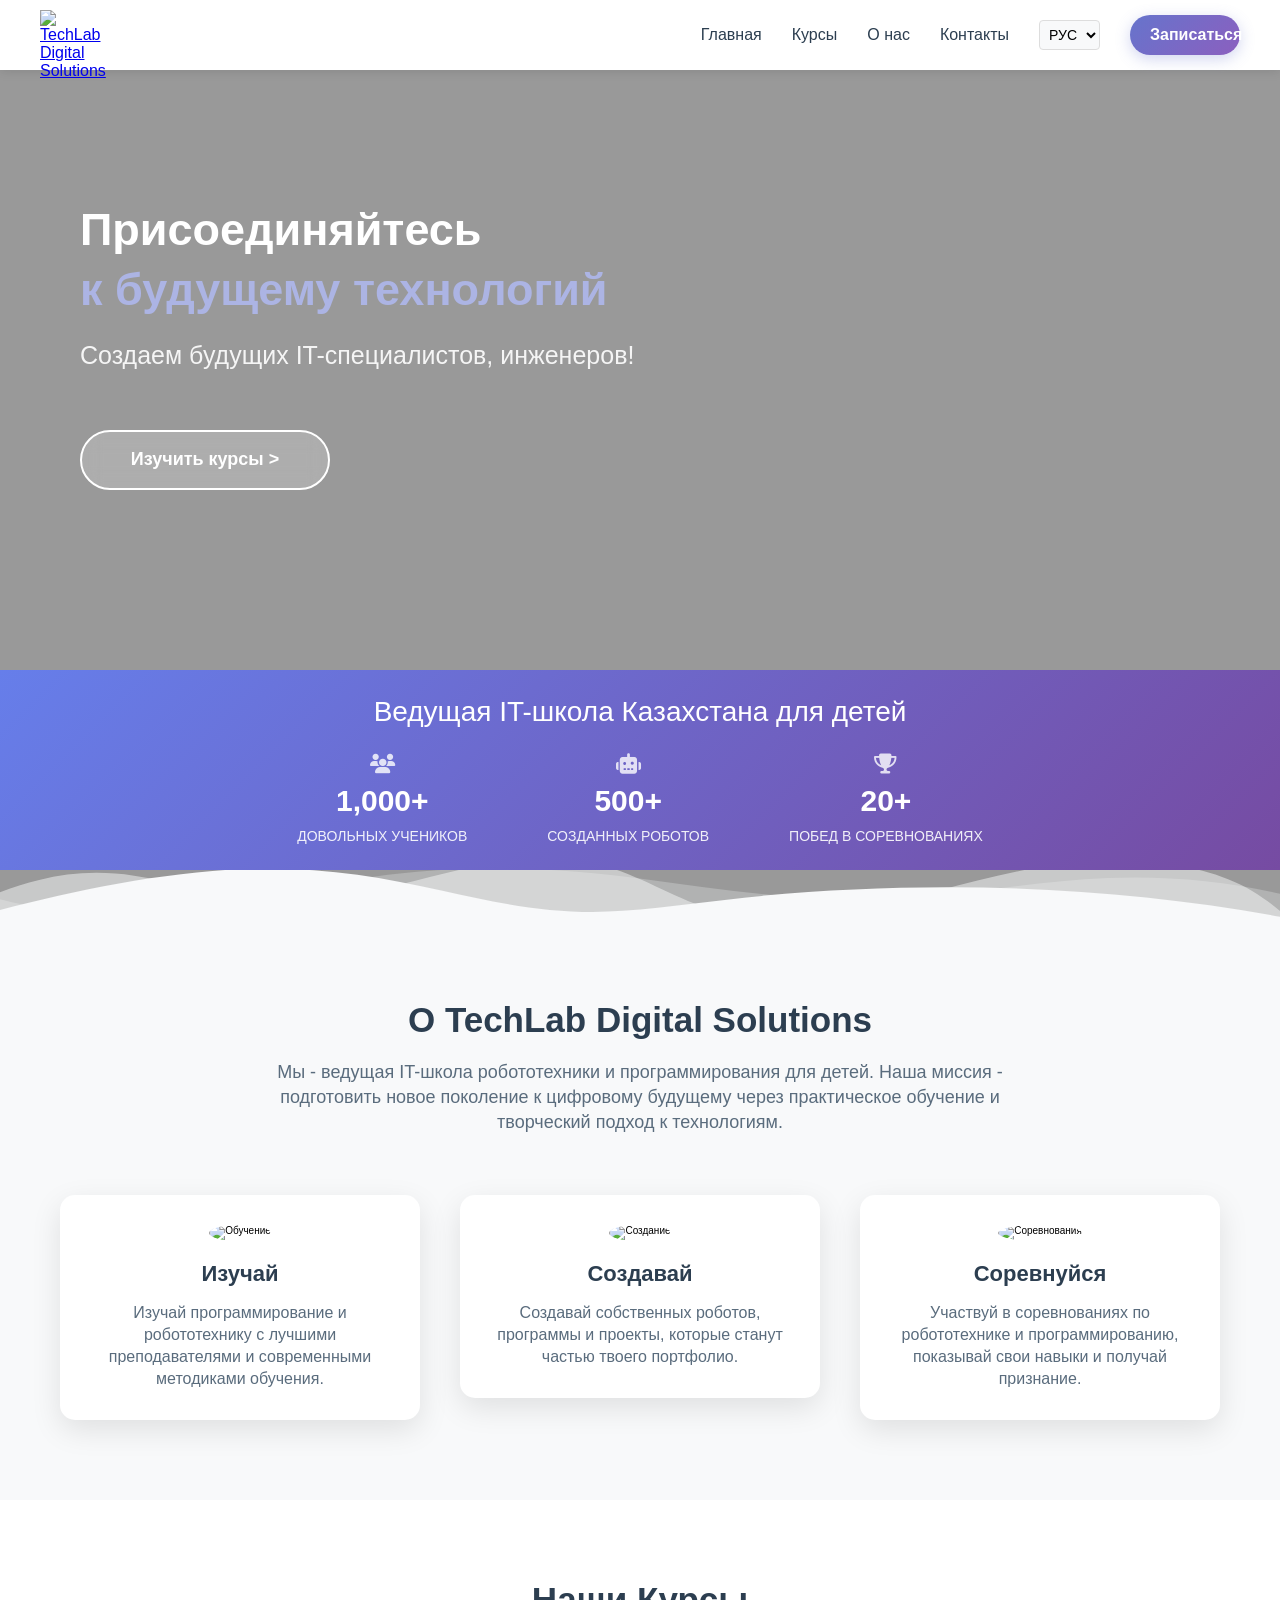
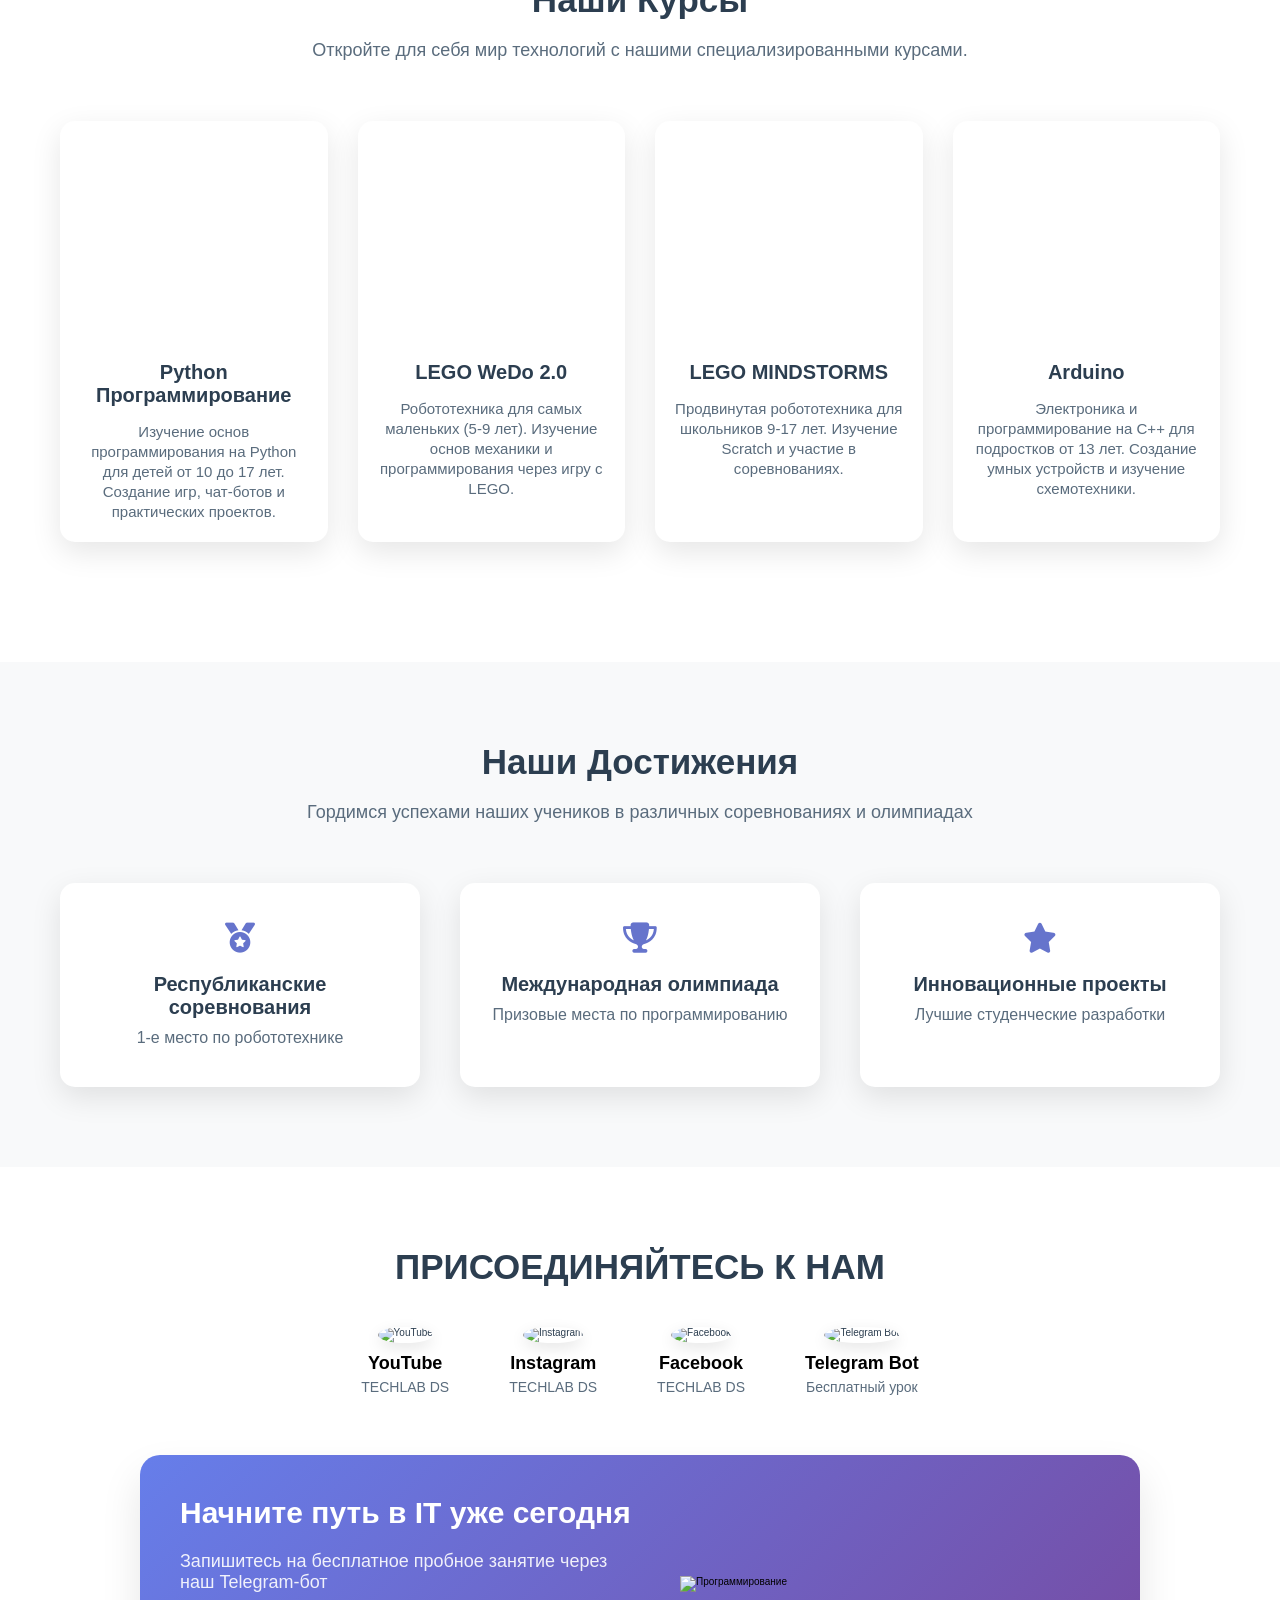
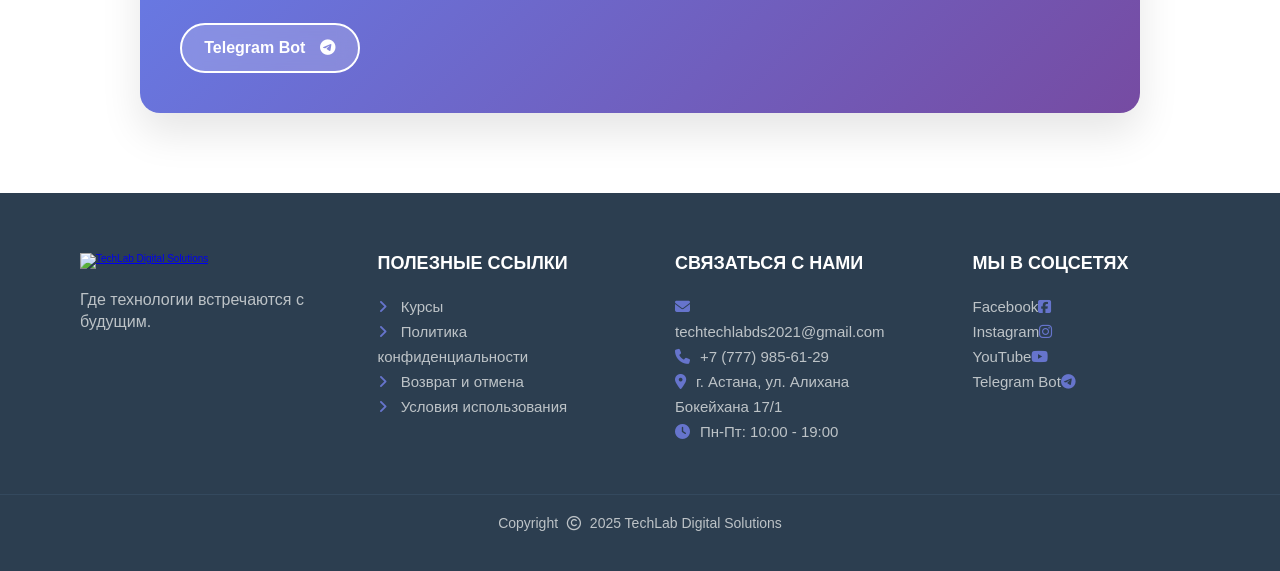
==== commit 0a3e242e: "Исправление системы локализации" ====
--- a/public/index.html
+++ b/public/index.html
@@ -38,15 +38,15 @@
 						</ul>
 					</div>
 				</div>
-				<div id="nav-about"><a href="about.html">О нас</a></div>
-				<div id="nav-blog"><a href="contactus.html">Контакты</a></div>
+				<div id="nav-about"><a href="about.html" data-translate="nav-about">О нас</a></div>
+				<div id="nav-blog"><a href="contactus.html" data-translate="nav-contact">Контакты</a></div>
 				<div class="language-switcher">
 					<select id="language-select">
 						<option value="ru">РУС</option>
 						<option value="kz">ҚАЗ</option>
 					</select>
 				</div>
-				<div id="nav-login"><button><a href="signup.html">Записаться</a></button></div>
+				<div id="nav-login"><button><a href="signup.html" data-translate="nav-signup">Записаться</a></button></div>
 			</div>
 		</div>
 	</header>
@@ -72,12 +72,13 @@
 		</div>
 		<div class="section-code">
 		<div class="section-most"><h3 data-translate="stats-title">Ведущая IT-школа Казахстана для детей</h3></div>
-			<div class="section-learners">
-				<div class="learners-adjust">
-					<div class="section-learners-icon1"><i class="fa-solid fa-users fa-2xl"></i></div>
-					<div class="section-learners-number1">1,000+</div>
-				</div>
-			<div class="section-learners-text1" data-translate="stats-students">ДОВОЛЬНЫХ УЧЕНИКОВ</div>		<div class="section-data">
+			<div class="section-data">
+				<div class="section-learners">
+					<div class="learners-adjust">
+						<div class="section-learners-icon1"><i class="fa-solid fa-users fa-2xl"></i></div>
+						<div class="section-learners-number1">1,000+</div>
+					</div>
+					<div class="section-learners-text1" data-translate="stats-students">ДОВОЛЬНЫХ УЧЕНИКОВ</div>
 				</div>
 				<div class="section-learners">
 					<div class="learners-adjust">
@@ -85,16 +86,16 @@
 						<div class="section-learners-number1">500+</div>
 					</div>
 					<div class="section-learners-text1" data-translate="stats-robots">СОЗДАННЫХ РОБОТОВ</div>
-					</div>
-					<div class="section-learners">
-						<div class="learners-adjust">
-							<div class="section-learners-icon1"><i class="fa-solid fa-trophy fa-2xl"></i></div>
-							<div class="section-learners-number1">20+</div>
-						</div>
-						<div class="section-learners-text1" data-translate="stats-wins">ПОБЕД В СОРЕВНОВАНИЯХ</div>
-					</div>
-				</div>
-			</div>
+				</div>
+				<div class="section-learners">
+					<div class="learners-adjust">
+						<div class="section-learners-icon1"><i class="fa-solid fa-trophy fa-2xl"></i></div>
+						<div class="section-learners-number1">20+</div>
+					</div>
+					<div class="section-learners-text1" data-translate="stats-wins">ПОБЕД В СОРЕВНОВАНИЯХ</div>
+				</div>
+			</div>
+		</div>
 		</main>
 
 	<div class="section-container">
@@ -257,24 +258,24 @@
 		<div class="section-first">
 			<a href='index.html'>
 			<img src="/images/techlab-logo.jpg" alt="TechLab Digital Solutions" loading="lazy"></a>
-			<p>Где технологии встречаются с будущим.</p>
+			<p data-translate="footer-tagline">Где технологии встречаются с будущим.</p>
 		</div>
 		<div class="section-second">
-			<h3>ПОЛЕЗНЫЕ ССЫЛКИ</h3>
-			<p><i class="fa-solid fa-angle-right"></i><a href='courses.html'> Курсы</a><br>
-			<i class="fa-solid fa-angle-right"></i><a href='privacy.html'> Политика конфиденциальности</a><br>
-			<i class="fa-solid fa-angle-right"></i><a href='refund.html'> Возврат и отмена</a><br>
-			<i class="fa-solid fa-angle-right"></i><a href='term.html'> Условия использования</a></p>
+			<h3 data-translate="footer-links">ПОЛЕЗНЫЕ ССЫЛКИ</h3>
+			<p><i class="fa-solid fa-angle-right"></i><a href='courses.html' data-translate="footer-courses"> Курсы</a><br>
+			<i class="fa-solid fa-angle-right"></i><a href='privacy.html' data-translate="footer-privacy"> Политика конфиденциальности</a><br>
+			<i class="fa-solid fa-angle-right"></i><a href='refund.html' data-translate="footer-refund"> Возврат и отмена</a><br>
+			<i class="fa-solid fa-angle-right"></i><a href='term.html' data-translate="footer-terms"> Условия использования</a></p>
 		</div>
 		<div class="section-third">
-			<h3>СВЯЗАТЬСЯ С НАМИ</h3>
+			<h3 data-translate="footer-contact">СВЯЗАТЬСЯ С НАМИ</h3>
 			<p><i class="fa-solid fa-envelope"></i>techtechlabds2021@gmail.com<br>
 			<i class="fa-solid fa-phone"></i>+7 (777) 985-61-29<br>
 			<i class="fa-solid fa-location-dot"></i>г. Астана, ул. Алихана Бокейхана 17/1<br>
 			<i class="fa-solid fa-clock"></i>Пн-Пт: 10:00 - 19:00</p>
 		</div>
 		<div class="section-fourth">
-			<h3>МЫ В СОЦСЕТЯХ</h3>
+			<h3 data-translate="footer-social">МЫ В СОЦСЕТЯХ</h3>
 			<p><a href="#" target="_blank">Facebook<i class="fa-brands fa-square-facebook"></i></a><br>
 			<a href="#" target="_blank">Instagram<i class="fa-brands fa-instagram"></i></a><br>
 			<a href="#" target="_blank">YouTube<i class="fa-brands fa-youtube"></i></a><br>
